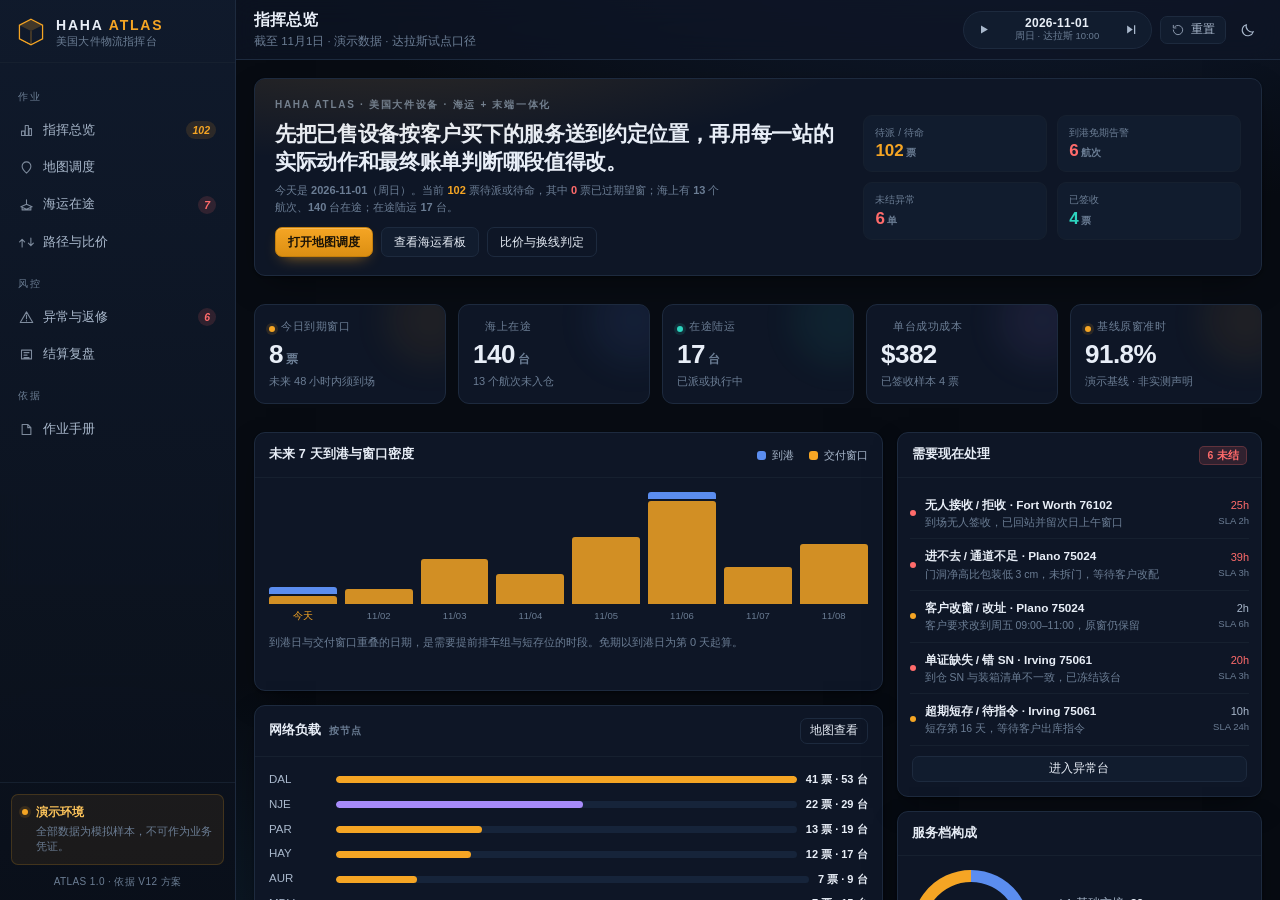
==== index.html @ 6304759e "feat: HAHA ATLAS logistics control tower (US map dispatch + ocean board)" ====
<!doctype html>
<html lang="zh-CN" data-theme="dark">
<head>
<meta charset="utf-8">
<meta name="viewport" content="width=device-width, initial-scale=1, viewport-fit=cover">
<meta name="color-scheme" content="dark light">
<meta name="theme-color" content="#070b12">
<meta name="description" content="HAHA ATLAS · 美国大件设备物流指挥台：地图调度、海运在途看板、路径比价、异常与结算。演示数据，非生产系统。">
<title>HAHA ATLAS · 美国大件物流指挥台</title>
<link rel="icon" href="./assets/img/favicon.svg" type="image/svg+xml">
<link rel="stylesheet" href="./assets/css/app.css">
</head>
<body>
<!-- ── boot veil ─────────────────────────────────────────────────────── -->
<div id="boot" class="boot" role="status" aria-live="polite">
  <div class="boot-mark">
    <svg viewBox="0 0 48 48" width="44" height="44" aria-hidden="true"><path d="M24 3.5 42.5 13v22L24 44.5 5.5 35V13Z" fill="none" stroke="currentColor" stroke-width="1.6"/><path d="M24 3.5 42.5 13 24 22.5 5.5 13Z" fill="currentColor" opacity=".18"/><path d="M24 22.5v22M5.5 13v22L24 44.5" fill="none" stroke="currentColor" stroke-width="1.2" opacity=".55"/></svg>
  </div>
  <div class="boot-txt"><b>HAHA ATLAS</b><span>正在装配路网与在途数据…</span></div>
</div>

<!-- ── shell ─────────────────────────────────────────────────────────── -->
<div class="app" id="app" hidden>
  <aside class="rail" id="rail" aria-label="主导航">
    <div class="rail-brand">
      <svg class="rail-logo" viewBox="0 0 48 48" aria-hidden="true"><path d="M24 3.5 42.5 13v22L24 44.5 5.5 35V13Z" fill="none" stroke="currentColor" stroke-width="2"/><path d="M24 3.5 42.5 13 24 22.5 5.5 13Z" fill="currentColor" opacity=".22"/><path d="M24 22.5v22M5.5 13v22L24 44.5" fill="none" stroke="currentColor" stroke-width="1.4" opacity=".5"/></svg>
      <div class="rail-brandtxt"><b>HAHA<span>ATLAS</span></b><i>美国大件物流指挥台</i></div>
    </div>
    <nav class="rail-nav" id="railNav"></nav>
    <div class="rail-foot">
      <div class="rail-note">
        <span class="dot dot--amber"></span>
        <div><b>演示环境</b><i>全部数据为模拟样本，不可作为业务凭证。</i></div>
      </div>
      <div class="rail-build" id="railBuild">ATLAS 1.0 · 依据 V12 方案</div>
    </div>
  </aside>

  <div class="main">
    <header class="topbar">
      <button class="icon-btn only-mobile" id="btnRail" aria-label="打开导航">
        <svg viewBox="0 0 24 24" width="18" height="18"><path d="M3 6h18M3 12h18M3 18h18" stroke="currentColor" stroke-width="1.8" fill="none" stroke-linecap="round"/></svg>
      </button>
      <div class="topbar-title">
        <h1 id="viewTitle">指挥总览</h1>
        <p id="viewSub">今日态势与网络负载</p>
      </div>
      <div class="topbar-actions">
        <div class="clock" title="推演时钟：所有时效、免期与窗口按此日期计算">
          <button class="icon-btn" id="btnPlay" aria-label="播放推演" aria-pressed="false">
            <svg viewBox="0 0 24 24" width="15" height="15" class="ico-play"><path d="M8 5.5v13l11-6.5Z" fill="currentColor"/></svg>
            <svg viewBox="0 0 24 24" width="15" height="15" class="ico-pause" hidden><path d="M7 5h4v14H7zM13 5h4v14h-4z" fill="currentColor"/></svg>
          </button>
          <div class="clock-face">
            <span id="clockDate">2026-11-01</span>
            <small id="clockDay">周日 · 达拉斯 10:00</small>
          </div>
          <button class="icon-btn" id="btnAdvance" aria-label="推进一天">
            <svg viewBox="0 0 24 24" width="15" height="15"><path d="M5 5.5v13l9-6.5Z" fill="currentColor"/><path d="M17 5v14" stroke="currentColor" stroke-width="2"/></svg>
          </button>
        </div>
        <button class="ghost-btn" id="btnReset" title="恢复初始演示数据">
          <svg viewBox="0 0 24 24" width="14" height="14"><path d="M4 12a8 8 0 1 0 2.6-5.9M4 4v4.5h4.5" fill="none" stroke="currentColor" stroke-width="1.7" stroke-linecap="round"/></svg>
          <span>重置</span>
        </button>
        <button class="icon-btn" id="btnTheme" aria-label="切换明暗主题">
          <svg viewBox="0 0 24 24" width="16" height="16" class="ico-moon"><path d="M20 14.5A8.5 8.5 0 0 1 9.5 4 8.5 8.5 0 1 0 20 14.5Z" fill="none" stroke="currentColor" stroke-width="1.6"/></svg>
          <svg viewBox="0 0 24 24" width="16" height="16" class="ico-sun" hidden><circle cx="12" cy="12" r="4.2" fill="none" stroke="currentColor" stroke-width="1.6"/><path d="M12 2.4v2.4M12 19.2v2.4M2.4 12h2.4M19.2 12h2.4M5.2 5.2l1.7 1.7M17.1 17.1l1.7 1.7M18.8 5.2l-1.7 1.7M6.9 17.1l-1.7 1.7" stroke="currentColor" stroke-width="1.6" stroke-linecap="round"/></svg>
        </button>
      </div>
    </header>

    <main class="stage" id="stage">
      <section class="view" data-view="overview" hidden></section>
      <section class="view view--flush" data-view="map" hidden></section>
      <section class="view view--flush" data-view="ocean" hidden></section>
      <section class="view" data-view="routing" hidden></section>
      <section class="view" data-view="ops" hidden></section>
      <section class="view" data-view="settlement" hidden></section>
      <section class="view" data-view="runbook" hidden></section>
    </main>
  </div>
</div>

<div id="drawer" class="drawer" hidden aria-hidden="true"></div>
<div id="toasts" class="toasts" role="status" aria-live="polite"></div>
<div id="tip" class="tip" hidden></div>

<noscript><div style="padding:48px;font:15px/1.7 system-ui;color:#ddd;background:#0b1220">
  本指挥台需要启用 JavaScript。请在浏览器设置中允许脚本后刷新页面。
</div></noscript>

<script src="./assets/geo/geo.js"></script>
<script src="./assets/js/core.js"></script>
<script src="./assets/js/data.js"></script>
<script src="./assets/js/charts.js"></script>
<script src="./assets/js/map.js"></script>
<script src="./assets/js/view-overview.js"></script>
<script src="./assets/js/view-map.js"></script>
<script src="./assets/js/view-ocean.js"></script>
<script src="./assets/js/view-routing.js"></script>
<script src="./assets/js/view-ops.js"></script>
<script src="./assets/js/view-settlement.js"></script>
<script src="./assets/js/view-runbook.js"></script>
<script src="./assets/js/app.js"></script>
</body>
</html>
---- assets/css/app.css ----
/* ==========================================================================
   HAHA ATLAS · 美国大件物流指挥台
   Design system + layout. Dark control-room default, light "day" variant.
   ========================================================================== */

/* ── tokens ─────────────────────────────────────────────────────────── */
:root{
  --bg:#070b12;
  --bg-grad:radial-gradient(1200px 620px at 78% -18%, #12203a 0%, transparent 62%),
            radial-gradient(900px 520px at 8% 108%, #0d1c2b 0%, transparent 58%);
  --panel:#0e1626;
  --panel-2:#111c2e;
  --panel-3:#16243a;
  --line:#1d2a3e;
  --line-soft:#16202f;
  --txt:#e8eef7;
  --txt-2:#a9b8cc;
  --txt-3:#6b7d94;
  --amber:#f5a524;
  --amber-2:#ffc65c;
  --amber-soft:rgba(245,165,36,.13);
  --teal:#2dd4bf;
  --teal-soft:rgba(45,212,191,.13);
  --blue:#5b8def;
  --blue-soft:rgba(91,141,239,.14);
  --violet:#a78bfa;
  --violet-soft:rgba(167,139,250,.14);
  --red:#ff6b6b;
  --red-soft:rgba(255,107,107,.14);
  --green:#34d399;
  --green-soft:rgba(52,211,153,.13);
  --shadow:0 1px 2px rgba(0,0,0,.35), 0 12px 32px -12px rgba(0,0,0,.55);
  --shadow-lg:0 24px 60px -24px rgba(0,0,0,.7);
  --r-s:7px; --r-m:11px; --r-l:16px;
  --rail-w:236px;
  --top-h:60px;
  --ease:cubic-bezier(.22,.75,.24,1);
  --mono:ui-monospace,"SFMono-Regular","JetBrains Mono",Menlo,Consolas,monospace;
  --sans:-apple-system,BlinkMacSystemFont,"Segoe UI","PingFang SC","Hiragino Sans GB","Microsoft YaHei","Noto Sans SC",sans-serif;
  color-scheme:dark;
}
html[data-theme="light"]{
  --bg:#eef2f7;
  --bg-grad:radial-gradient(1100px 560px at 82% -20%, #dbe7f6 0%, transparent 60%),
            radial-gradient(800px 480px at 0% 108%, #e6eef5 0%, transparent 55%);
  --panel:#ffffff;
  --panel-2:#f7f9fc;
  --panel-3:#eef3f9;
  --line:#d8e1ec;
  --line-soft:#e6ecf4;
  --txt:#0d1a2b;
  --txt-2:#42546c;
  --txt-3:#71839a;
  --amber:#b26a00;
  --amber-2:#8f5500;
  --amber-soft:rgba(178,106,0,.11);
  --teal:#0d8f83;
  --teal-soft:rgba(13,143,131,.11);
  --blue:#2f62c8;
  --blue-soft:rgba(47,98,200,.1);
  --violet:#7a5cd6;
  --violet-soft:rgba(122,92,214,.11);
  --red:#cf3b3b;
  --red-soft:rgba(207,59,59,.1);
  --green:#12805a;
  --green-soft:rgba(18,128,90,.1);
  --shadow:0 1px 2px rgba(16,32,52,.06), 0 10px 24px -14px rgba(16,32,52,.28);
  --shadow-lg:0 24px 56px -24px rgba(16,32,52,.35);
  color-scheme:light;
}

/* ── reset ──────────────────────────────────────────────────────────── */
*,*::before,*::after{box-sizing:border-box}
html,body{height:100%}
body{
  margin:0;font-family:var(--sans);font-size:13px;line-height:1.55;
  color:var(--txt);background:var(--bg);background-image:var(--bg-grad);
  background-attachment:fixed;
  -webkit-font-smoothing:antialiased;text-rendering:optimizeLegibility;
  overflow:hidden;
}
h1,h2,h3,h4,p,figure{margin:0}
button,input,select,textarea{font:inherit;color:inherit}
a{color:var(--blue);text-decoration:none}
a:hover{text-decoration:underline}
svg{display:block}
::selection{background:var(--amber-soft);color:var(--txt)}
:focus-visible{outline:2px solid var(--amber);outline-offset:2px;border-radius:4px}
.num{font-variant-numeric:tabular-nums;font-feature-settings:"tnum" 1}
.mono{font-family:var(--mono)}
button{cursor:pointer;background:none;border:0;padding:0}
[hidden]{display:none !important}

/* scrollbars */
*::-webkit-scrollbar{width:10px;height:10px}
*::-webkit-scrollbar-track{background:transparent}
*::-webkit-scrollbar-thumb{background:#25344b;border-radius:6px;border:3px solid transparent;background-clip:content-box}
*::-webkit-scrollbar-thumb:hover{background:#33465f;background-clip:content-box}
html[data-theme="light"] *::-webkit-scrollbar-thumb{background:#c6d2e1;background-clip:content-box}

/* ── boot ───────────────────────────────────────────────────────────── */
.boot{
  position:fixed;inset:0;z-index:90;display:grid;place-content:center;justify-items:center;gap:18px;
  background:var(--bg);color:var(--amber);transition:opacity .45s var(--ease),visibility .45s;
}
.boot.is-done{opacity:0;visibility:hidden;pointer-events:none}
.boot-mark{animation:breathe 2.4s var(--ease) infinite}
@keyframes breathe{0%,100%{opacity:.55;transform:translateY(0)}50%{opacity:1;transform:translateY(-3px)}}
.boot-txt{text-align:center;display:grid;gap:5px}
.boot-txt b{font-size:15px;letter-spacing:.22em;color:var(--txt)}
.boot-txt span{font-size:12px;color:var(--txt-3)}

/* ── shell ──────────────────────────────────────────────────────────── */
.app{display:grid;grid-template-columns:var(--rail-w) minmax(0,1fr);height:100vh;height:100dvh}

.rail{
  display:flex;flex-direction:column;min-height:0;
  border-right:1px solid var(--line);
  background:linear-gradient(180deg,rgba(17,28,46,.92),rgba(10,16,26,.96));
  backdrop-filter:blur(10px);
}
html[data-theme="light"] .rail{background:linear-gradient(180deg,#fff,#f6f9fc)}
.rail-brand{display:flex;align-items:center;gap:10px;padding:17px 16px 15px;border-bottom:1px solid var(--line-soft)}
.rail-logo{width:30px;height:30px;color:var(--amber);flex:none}
.rail-brandtxt{display:grid;line-height:1.15;min-width:0}
.rail-brandtxt b{font-size:14px;letter-spacing:.13em;font-weight:800}
.rail-brandtxt b span{color:var(--amber);margin-left:5px}
.rail-brandtxt i{font-size:10.5px;font-style:normal;color:var(--txt-3);letter-spacing:.02em;margin-top:2px;white-space:nowrap}

.rail-nav{flex:1;overflow-y:auto;padding:12px 9px;display:flex;flex-direction:column;gap:2px}
.rail-sec{font-size:10px;letter-spacing:.16em;color:var(--txt-3);padding:14px 9px 6px;text-transform:uppercase}
.nav-item{
  display:flex;align-items:center;gap:9px;padding:8px 10px;border-radius:var(--r-s);
  color:var(--txt-2);font-size:12.5px;font-weight:500;position:relative;
  transition:background .16s var(--ease),color .16s var(--ease);
}
.nav-item svg{width:15px;height:15px;flex:none;opacity:.72;transition:opacity .16s}
.nav-item:hover{background:var(--panel-3);color:var(--txt);text-decoration:none}
.nav-item:hover svg{opacity:1}
.nav-item.is-on{background:var(--amber-soft);color:var(--amber)}
.nav-item.is-on svg{opacity:1}
.nav-item.is-on::before{content:"";position:absolute;left:-9px;top:50%;transform:translateY(-50%);width:2px;height:16px;border-radius:2px;background:var(--amber)}
.nav-item .nav-badge{margin-left:auto;font-size:10.5px;font-weight:700;padding:1px 6px;border-radius:99px;background:var(--red-soft);color:var(--red);font-variant-numeric:tabular-nums}
.nav-item .nav-badge[data-tone="amber"]{background:var(--amber-soft);color:var(--amber)}
.nav-item .nav-badge[data-tone="blue"]{background:var(--blue-soft);color:var(--blue)}

.rail-foot{padding:11px;border-top:1px solid var(--line-soft);display:grid;gap:9px}
.rail-note{display:flex;gap:8px;padding:9px 10px;border-radius:var(--r-s);background:rgba(245,165,36,.07);border:1px solid rgba(245,165,36,.18)}
.rail-note b{display:block;font-size:11.5px;color:var(--amber-2)}
.rail-note i{display:block;font-size:10.5px;font-style:normal;color:var(--txt-3);line-height:1.45;margin-top:2px}
.rail-build{font-size:10px;color:var(--txt-3);text-align:center;letter-spacing:.04em}
.dot{width:6px;height:6px;border-radius:50%;flex:none;margin-top:5px}
.dot--amber{background:var(--amber);box-shadow:0 0 0 3px var(--amber-soft)}
.dot--red{background:var(--red);box-shadow:0 0 0 3px var(--red-soft)}
.dot--green{background:var(--green);box-shadow:0 0 0 3px var(--green-soft)}
.dot--teal{background:var(--teal);box-shadow:0 0 0 3px var(--teal-soft)}

.main{display:flex;flex-direction:column;min-width:0;min-height:0}
.topbar{
  height:var(--top-h);flex:none;display:flex;align-items:center;gap:14px;padding:0 18px;
  border-bottom:1px solid var(--line);
  background:color-mix(in srgb, var(--panel) 72%, transparent);
  backdrop-filter:blur(14px);z-index:20;
}
.topbar-title{min-width:0;flex:1}
.topbar-title h1{font-size:15.5px;font-weight:680;letter-spacing:-.01em;white-space:nowrap;overflow:hidden;text-overflow:ellipsis}
.topbar-title p{font-size:11.5px;color:var(--txt-3);margin-top:1px;white-space:nowrap;overflow:hidden;text-overflow:ellipsis}
.topbar-actions{display:flex;align-items:center;gap:8px;flex:none}

.clock{
  display:flex;align-items:center;gap:8px;padding:4px 6px 4px 5px;border-radius:99px;
  border:1px solid var(--line);background:var(--panel-2);
}
.clock-face{display:grid;line-height:1.15;text-align:center;min-width:104px}
.clock-face span{font-size:12px;font-weight:650;font-variant-numeric:tabular-nums;letter-spacing:.02em}
.clock-face small{font-size:9.5px;color:var(--txt-3);font-variant-numeric:tabular-nums}

.icon-btn{
  display:grid;place-items:center;width:28px;height:28px;border-radius:var(--r-s);
  color:var(--txt-2);border:1px solid transparent;transition:.16s var(--ease);
}
.icon-btn:hover{background:var(--panel-3);color:var(--txt);border-color:var(--line)}
.ghost-btn{
  display:inline-flex;align-items:center;gap:6px;height:28px;padding:0 10px;border-radius:var(--r-s);
  border:1px solid var(--line);background:var(--panel-2);color:var(--txt-2);font-size:11.5px;font-weight:550;
  transition:.16s var(--ease);
}
.ghost-btn:hover{color:var(--txt);border-color:var(--txt-3)}
.ghost-btn svg{opacity:.8}

.stage{position:relative;flex:1;min-height:0}
.view{position:absolute;inset:0;overflow-y:auto;overflow-x:hidden;padding:18px 18px 40px;animation:viewIn .32s var(--ease) both}
.view--flush{padding:0;overflow:hidden}
@keyframes viewIn{from{opacity:0;transform:translateY(7px)}to{opacity:1;transform:none}}
.wrap{max-width:1560px;margin:0 auto;display:grid;gap:14px}

/* ── primitives ─────────────────────────────────────────────────────── */
.card{
  background:var(--panel);border:1px solid var(--line);border-radius:var(--r-m);
  box-shadow:var(--shadow);min-width:0;
}
.card-h{display:flex;align-items:center;gap:10px;padding:12px 14px;border-bottom:1px solid var(--line-soft)}
.card-h h3{font-size:12.5px;font-weight:650;letter-spacing:.01em;display:flex;align-items:center;gap:7px;min-width:0}
.card-h h3 .k{font-size:10px;font-weight:700;letter-spacing:.1em;color:var(--txt-3);text-transform:uppercase}
.card-h .sp{flex:1}
.card-b{padding:14px}
.card-b--tight{padding:10px 12px}
.card-b--flush{padding:0}

.eyebrow{font-size:10px;letter-spacing:.17em;text-transform:uppercase;color:var(--txt-3);font-weight:650}
.muted{color:var(--txt-3)}
.sub{color:var(--txt-2)}
.hint{font-size:11px;color:var(--txt-3);line-height:1.55}

.tag{
  display:inline-flex;align-items:center;gap:4px;height:19px;padding:0 7px;border-radius:5px;
  font-size:10.5px;font-weight:600;letter-spacing:.02em;white-space:nowrap;
  border:1px solid transparent;font-variant-numeric:tabular-nums;
}
.tag--amber{background:var(--amber-soft);color:var(--amber);border-color:rgba(245,165,36,.24)}
.tag--teal{background:var(--teal-soft);color:var(--teal);border-color:rgba(45,212,191,.24)}
.tag--blue{background:var(--blue-soft);color:var(--blue);border-color:rgba(91,141,239,.24)}
.tag--violet{background:var(--violet-soft);color:var(--violet);border-color:rgba(167,139,250,.24)}
.tag--red{background:var(--red-soft);color:var(--red);border-color:rgba(255,107,107,.24)}
.tag--green{background:var(--green-soft);color:var(--green);border-color:rgba(52,211,153,.24)}
.tag--plain{background:var(--panel-3);color:var(--txt-2);border-color:var(--line)}

.pill{display:inline-flex;align-items:center;gap:5px;height:24px;padding:0 9px;border-radius:99px;border:1px solid var(--line);background:var(--panel-2);font-size:11px;color:var(--txt-2);transition:.15s var(--ease);white-space:nowrap}
.pill:hover{border-color:var(--txt-3);color:var(--txt)}
.pill.is-on{background:var(--amber-soft);border-color:rgba(245,165,36,.4);color:var(--amber)}
.pill .n{font-size:10px;font-variant-numeric:tabular-nums;opacity:.75}

.btn{
  display:inline-flex;align-items:center;justify-content:center;gap:6px;height:30px;padding:0 12px;
  border-radius:var(--r-s);border:1px solid var(--line);background:var(--panel-2);color:var(--txt);
  font-size:12px;font-weight:560;transition:.16s var(--ease);white-space:nowrap;
}
.btn:hover{border-color:var(--txt-3)}
.btn:active{transform:translateY(1px)}
.btn--prime{background:linear-gradient(180deg,var(--amber),#dc8f12);color:#1a1206;border-color:#c47f0c;font-weight:680;box-shadow:0 1px 0 rgba(255,255,255,.22) inset,0 6px 16px -8px rgba(245,165,36,.8)}
.btn--prime:hover{filter:brightness(1.06)}
.btn--prime:disabled{opacity:.45;filter:grayscale(.4);cursor:not-allowed}
.btn--ghost{background:transparent}
.btn--sm{height:26px;padding:0 9px;font-size:11.5px}
.btn--danger{color:var(--red);border-color:rgba(255,107,107,.34)}
.btn--danger:hover{background:var(--red-soft)}
.btn[aria-pressed="true"]{background:var(--amber-soft);border-color:rgba(245,165,36,.4);color:var(--amber)}

.seg{display:inline-flex;padding:2px;border-radius:8px;background:var(--panel-3);border:1px solid var(--line);gap:2px}
.seg button{padding:4px 10px;border-radius:6px;font-size:11.5px;color:var(--txt-2);font-weight:550;transition:.14s}
.seg button:hover{color:var(--txt)}
.seg button[aria-pressed="true"]{background:var(--panel);color:var(--txt);box-shadow:0 1px 3px rgba(0,0,0,.3)}
html[data-theme="light"] .seg button[aria-pressed="true"]{box-shadow:0 1px 3px rgba(16,32,52,.14)}

.input,.select{
  height:30px;padding:0 10px;border-radius:var(--r-s);border:1px solid var(--line);
  background:var(--panel-2);font-size:12px;color:var(--txt);min-width:0;transition:.15s;
}
.input::placeholder{color:var(--txt-3)}
.input:focus,.select:focus{border-color:var(--amber);outline:none;box-shadow:0 0 0 3px var(--amber-soft)}
.select{appearance:none;padding-right:26px;background-image:linear-gradient(45deg,transparent 50%,var(--txt-3) 50%),linear-gradient(135deg,var(--txt-3) 50%,transparent 50%);background-position:calc(100% - 14px) 13px,calc(100% - 10px) 13px;background-size:4px 4px,4px 4px;background-repeat:no-repeat}
.search{
  position:relative;display:flex;align-items:center;
}
.search svg{position:absolute;left:9px;color:var(--txt-3);pointer-events:none}
.search .input{padding-left:29px;width:100%}

.kv{display:grid;grid-template-columns:auto 1fr;gap:5px 14px;font-size:11.5px}
.kv dt{color:var(--txt-3);white-space:nowrap}
.kv dd{margin:0;color:var(--txt);text-align:right;font-variant-numeric:tabular-nums}

.divide{height:1px;background:var(--line-soft);margin:12px 0}

/* ── tables ─────────────────────────────────────────────────────────── */
.tbl-wrap{overflow:auto;border-radius:0 0 var(--r-m) var(--r-m)}
table.tbl{width:100%;border-collapse:separate;border-spacing:0;font-size:11.8px}
table.tbl th{
  position:sticky;top:0;z-index:2;text-align:left;font-size:10px;font-weight:650;letter-spacing:.1em;
  text-transform:uppercase;color:var(--txt-3);padding:8px 11px;background:var(--panel-2);
  border-bottom:1px solid var(--line);white-space:nowrap;
}
table.tbl td{padding:8px 11px;border-bottom:1px solid var(--line-soft);vertical-align:middle}
table.tbl tbody tr{transition:background .13s}
table.tbl tbody tr:hover{background:var(--panel-2)}
table.tbl tbody tr.is-sel{background:var(--amber-soft)}
table.tbl tbody tr:last-child td{border-bottom:0}
table.tbl td.r,table.tbl th.r{text-align:right}
table.tbl td.c,table.tbl th.c{text-align:center}
table.tbl .num{font-variant-numeric:tabular-nums}
table.tbl tfoot td{padding:9px 11px;border-top:1px solid var(--line);background:var(--panel-2);font-weight:650;font-size:12px}

/* ── stats ──────────────────────────────────────────────────────────── */
.stat-grid{display:grid;grid-template-columns:repeat(auto-fit,minmax(168px,1fr));gap:12px}
.stat{
  position:relative;padding:13px 14px;border-radius:var(--r-m);background:var(--panel);
  border:1px solid var(--line);overflow:hidden;
}
.stat::after{content:"";position:absolute;right:-30px;top:-30px;width:90px;height:90px;border-radius:50%;background:var(--accent,var(--amber-soft));filter:blur(18px);opacity:.55}
.stat .lab{font-size:10.5px;color:var(--txt-3);letter-spacing:.05em;display:flex;align-items:center;gap:6px}
.stat .val{font-size:26px;font-weight:700;letter-spacing:-.02em;line-height:1.15;margin-top:5px;font-variant-numeric:tabular-nums}
.stat .val small{font-size:12px;font-weight:600;color:var(--txt-3);margin-left:3px}
.stat .meta{display:flex;align-items:center;gap:6px;margin-top:4px;font-size:11px;color:var(--txt-3)}
.delta{display:inline-flex;align-items:center;gap:3px;font-weight:650;font-size:11px;font-variant-numeric:tabular-nums}
.delta--up{color:var(--green)}
.delta--down{color:var(--red)}
.delta--flat{color:var(--txt-3)}

/* ── layout helpers ─────────────────────────────────────────────────── */
.grid{display:grid;gap:14px}
.g-2{grid-template-columns:repeat(2,minmax(0,1fr))}
.g-3{grid-template-columns:repeat(3,minmax(0,1fr))}
.g-4{grid-template-columns:repeat(4,minmax(0,1fr))}
.g-23{grid-template-columns:minmax(0,1.72fr) minmax(0,1fr)}
.g-32{grid-template-columns:minmax(0,1fr) minmax(0,1.6fr)}
.row{display:flex;align-items:center;gap:8px;flex-wrap:wrap}
.row--tight{gap:5px}
.sp{flex:1}
.stack{display:grid;gap:10px}

/* ── map shell ──────────────────────────────────────────────────────── */
.map-shell{position:absolute;inset:0;display:grid;grid-template-columns:minmax(0,1fr) 372px;overflow:hidden}
.map-stage{position:relative;min-width:0;background:linear-gradient(180deg,#060a11,#0a1220 60%,#070d16)}
html[data-theme="light"] .map-stage{background:linear-gradient(180deg,#f3f7fc,#e9f0f8)}
.map-svg{position:absolute;inset:0;width:100%;height:100%;display:block;touch-action:none;cursor:grab}
.map-svg.is-panning{cursor:grabbing}
.map-overlay{position:absolute;inset:0;pointer-events:none}
.map-overlay > *{pointer-events:auto}

.map-top{position:absolute;top:12px;left:12px;right:12px;display:flex;flex-direction:column;align-items:flex-start;gap:8px}
.map-top > *{max-width:100%}
.map-panel{
  background:color-mix(in srgb, var(--panel) 92%, transparent);border:1px solid var(--line);
  border-radius:var(--r-m);box-shadow:var(--shadow-lg);backdrop-filter:blur(12px);max-width:100%;
}
.map-filters{padding:7px;display:flex;gap:5px;align-items:center;flex-wrap:wrap;max-width:100%}
.map-legend{
  position:absolute;left:12px;bottom:12px;padding:9px 11px;display:grid;gap:6px;font-size:10.5px;color:var(--txt-2)
}
.map-legend .li{display:flex;align-items:center;gap:7px}
.map-legend .sw{width:9px;height:9px;border-radius:3px;flex:none}
.map-zoom{position:absolute;right:12px;bottom:12px;display:grid;gap:1px;padding:3px}
.map-zoom button{width:30px;height:28px;display:grid;place-items:center;border-radius:5px;color:var(--txt-2);font-size:15px;font-weight:600}
.map-zoom button:hover{background:var(--panel-3);color:var(--txt)}
.map-hint{
  position:absolute;left:50%;bottom:12px;transform:translateX(-50%);font-size:10.5px;color:var(--txt-3);
  background:color-mix(in srgb,var(--panel) 88%,transparent);border:1px solid var(--line-soft);
  padding:4px 10px;border-radius:99px;backdrop-filter:blur(8px);pointer-events:none;white-space:nowrap;
}
.map-scale{position:absolute;right:12px;bottom:96px;font-size:10px;color:var(--txt-3);text-align:center;pointer-events:none}
.map-scale .bar{height:3px;border:1px solid currentColor;border-top:0;margin-top:2px}

/* side dock inside map view */
.dock{
  border-left:1px solid var(--line);background:var(--panel);display:flex;flex-direction:column;min-height:0;
}
.dock-h{padding:11px 13px;border-bottom:1px solid var(--line);display:flex;align-items:center;gap:9px}
.dock-h h2{font-size:13px;font-weight:650}
.dock-tabs{display:flex;gap:2px;padding:7px 9px;border-bottom:1px solid var(--line-soft)}
.dock-tabs button{flex:1;padding:5px 6px;border-radius:6px;font-size:11.5px;color:var(--txt-3);font-weight:550}
.dock-tabs button[aria-pressed="true"]{background:var(--panel-3);color:var(--txt)}
.dock-b{flex:1;overflow-y:auto;padding:11px 13px 20px;display:grid;gap:11px;align-content:start}
.dock-f{padding:9px 13px;border-top:1px solid var(--line);display:flex;gap:7px}

/* ── ocean board ────────────────────────────────────────────────────── */
.ocean-shell{position:absolute;inset:0;display:flex;flex-direction:column;overflow:hidden}
.ocean-bar{flex:none;display:flex;align-items:center;gap:10px;padding:10px 14px;border-bottom:1px solid var(--line);flex-wrap:wrap;background:var(--panel)}
.ocean-kpis{flex:none;display:grid;grid-template-columns:repeat(5,minmax(0,1fr));gap:9px;padding:11px 14px 0}
.ocean-kpi{padding:9px 11px;border-radius:var(--r-s);background:var(--panel-2);border:1px solid var(--line-soft)}
.ocean-kpi .lab{font-size:10px;color:var(--txt-3);letter-spacing:.04em}
.ocean-kpi .v{font-size:18px;font-weight:700;letter-spacing:-.02em;font-variant-numeric:tabular-nums;line-height:1.3}
.ocean-kpi .v small{font-size:10.5px;color:var(--txt-3);font-weight:600;margin-left:2px}

.kanban{flex:1;min-height:0;display:grid;grid-template-columns:repeat(5,minmax(212px,1fr));gap:10px;padding:11px 14px 14px;overflow-x:auto}
.kcol{
  display:flex;flex-direction:column;min-height:0;border-radius:var(--r-m);
  background:var(--panel-2);border:1px solid var(--line-soft);
}
.kcol.is-over{border-color:var(--amber);background:var(--amber-soft)}
.kcol-h{padding:9px 10px 8px;display:flex;align-items:center;gap:7px;border-bottom:1px solid var(--line-soft);position:sticky;top:0;background:var(--panel-2);border-radius:var(--r-m) var(--r-m) 0 0;z-index:1}
.kcol-h b{font-size:11.5px;font-weight:650;letter-spacing:.01em}
.kcol-h .cnt{margin-left:auto;font-size:10.5px;color:var(--txt-3);font-variant-numeric:tabular-nums;background:var(--panel-3);padding:1px 6px;border-radius:99px}
.kcol-h .bar{position:absolute;left:0;top:0;height:2px;border-radius:2px 0 0 0;background:var(--accent,var(--txt-3))}
.kcol-b{flex:1;overflow-y:auto;padding:8px;display:grid;gap:8px;align-content:start;min-height:56px}

.kcard{
  border-radius:9px;background:var(--panel);border:1px solid var(--line);
  padding:9px 10px;display:grid;gap:6px;cursor:grab;position:relative;
  transition:transform .14s var(--ease),border-color .14s,box-shadow .14s;
}
.kcard:hover{border-color:var(--txt-3);transform:translateY(-1px);box-shadow:var(--shadow)}
.kcard.is-drag{opacity:.45}
.kcard.is-sel{border-color:var(--amber);box-shadow:0 0 0 1px var(--amber) inset}
.kcard-top{display:flex;align-items:center;gap:6px}
.kcard-id{font-family:var(--mono);font-size:10.5px;letter-spacing:-.02em;color:var(--txt-2)}
.kcard-top .sp{flex:1}
.kcard-route{display:flex;align-items:center;gap:5px;font-size:11px;color:var(--txt);font-weight:560}
.kcard-route .arrow{color:var(--txt-3);font-size:10px}
.kcard-route .port{background:var(--panel-3);padding:1px 5px;border-radius:4px;font-family:var(--mono);font-size:10px;letter-spacing:.02em}
.kcard-meta{display:flex;align-items:center;gap:8px;font-size:10.5px;color:var(--txt-3);flex-wrap:wrap}
.kcard-meta b{color:var(--txt-2);font-weight:600;font-variant-numeric:tabular-nums}
.docbar{display:flex;gap:2px;margin-top:1px}
.docbar i{height:3px;flex:1;border-radius:2px;background:var(--panel-3)}
.docbar i.on{background:var(--teal)}
.docbar i.miss{background:var(--red);opacity:.8}
.kcard-warn{
  display:flex;align-items:center;gap:5px;font-size:10px;font-weight:600;color:var(--amber);
  background:var(--amber-soft);border-radius:4px;padding:2px 6px;width:max-content;
}
.kcard-warn.crit{color:var(--red);background:var(--red-soft)}
.kempty{padding:16px 8px;text-align:center;font-size:10.5px;color:var(--txt-3);border:1px dashed var(--line);border-radius:8px}

/* arrival gantt */
.gantt{display:grid;gap:2px;font-size:10.5px}
.gantt-row{display:grid;grid-template-columns:112px 1fr;align-items:center;gap:8px}
.gantt-track{position:relative;height:17px;background:var(--panel-2);border-radius:4px;overflow:hidden}
.gantt-bar{position:absolute;top:3px;height:11px;border-radius:3px;background:var(--blue);opacity:.85}
.gantt-bar.warn{background:var(--amber)}
.gantt-bar.crit{background:var(--red)}
.gantt-axis{display:grid;grid-template-columns:112px 1fr;gap:8px}
.gantt-ticks{position:relative;height:15px;font-size:9.5px;color:var(--txt-3)}
.gantt-ticks span{position:absolute;transform:translateX(-50%);white-space:nowrap}
.gantt-now{position:absolute;top:0;bottom:0;width:1px;background:var(--amber);opacity:.75;z-index:2}

/* ── drawer / detail ────────────────────────────────────────────────── */
.drawer{
  position:fixed;top:0;right:0;bottom:0;width:min(468px,94vw);z-index:60;
  background:var(--panel);border-left:1px solid var(--line);box-shadow:var(--shadow-lg);
  display:flex;flex-direction:column;transform:translateX(100%);transition:transform .3s var(--ease);
}
.drawer.is-open{transform:none}
.drawer::before{content:"";position:fixed;inset:0;right:min(468px,94vw);background:rgba(0,0,0,.42);opacity:0;transition:opacity .3s;pointer-events:none}
.drawer.is-open::before{opacity:1;pointer-events:auto}
.drawer-h{padding:13px 15px;border-bottom:1px solid var(--line);display:flex;align-items:flex-start;gap:10px}
.drawer-h h2{font-size:14px;font-weight:680;letter-spacing:-.01em}
.drawer-h p{font-size:11px;color:var(--txt-3);margin-top:2px}
.drawer-b{flex:1;overflow-y:auto;padding:14px 15px 24px;display:grid;gap:14px}
.drawer-f{padding:10px 15px;border-top:1px solid var(--line);display:flex;gap:8px;background:var(--panel-2)}
.sec-t{font-size:10px;letter-spacing:.13em;text-transform:uppercase;color:var(--txt-3);font-weight:650;margin-bottom:7px;display:flex;align-items:center;gap:6px}
.sec-t .sp{flex:1}

/* timeline */
.tl{display:grid;gap:0;position:relative;padding-left:15px}
.tl::before{content:"";position:absolute;left:5px;top:6px;bottom:8px;width:1px;background:var(--line)}
.tl-i{position:relative;padding:0 0 13px 0}
.tl-i:last-child{padding-bottom:0}
.tl-i::before{content:"";position:absolute;left:-13px;top:4px;width:7px;height:7px;border-radius:50%;background:var(--panel);border:1.5px solid var(--line)}
.tl-i.done::before{background:var(--teal);border-color:var(--teal)}
.tl-i.now::before{background:var(--amber);border-color:var(--amber);box-shadow:0 0 0 3px var(--amber-soft)}
.tl-i .t{display:flex;align-items:baseline;gap:7px;font-size:11.5px}
.tl-i .t b{font-weight:620}
.tl-i .t .d{margin-left:auto;font-size:10.5px;color:var(--txt-3);font-variant-numeric:tabular-nums}
.tl-i .d2{font-size:11px;color:var(--txt-3);margin-top:2px;line-height:1.5}

/* checklist */
.chk{display:grid;gap:5px}
.chk-i{display:flex;align-items:center;gap:8px;padding:6px 8px;border-radius:6px;background:var(--panel-2);border:1px solid var(--line-soft);font-size:11.5px}
.chk-i .bx{width:14px;height:14px;border-radius:4px;border:1.5px solid var(--line);display:grid;place-items:center;flex:none;font-size:9px;color:transparent}
.chk-i.on .bx{background:var(--teal);border-color:var(--teal);color:#04231f}
.chk-i.miss{border-color:rgba(255,107,107,.3);background:var(--red-soft)}
.chk-i.miss .bx{border-color:var(--red)}
.chk-i .lbl{flex:1;min-width:0;overflow:hidden;text-overflow:ellipsis;white-space:nowrap}
.chk-i .dt{font-size:10px;color:var(--txt-3);font-variant-numeric:tabular-nums}

/* ── misc ───────────────────────────────────────────────────────────── */
.toasts{position:fixed;left:50%;bottom:22px;transform:translateX(-50%);z-index:80;display:grid;gap:8px;justify-items:center;pointer-events:none}
.toast{
  display:flex;align-items:center;gap:9px;padding:8px 14px;border-radius:99px;
  background:var(--panel-3);border:1px solid var(--line);box-shadow:var(--shadow-lg);
  font-size:12px;font-weight:550;animation:toastIn .3s var(--ease) both;max-width:min(560px,92vw);
}
.toast.out{animation:toastOut .3s var(--ease) forwards}
.toast .dot{width:6px;height:6px;margin-top:0}
@keyframes toastIn{from{opacity:0;transform:translateY(12px) scale(.97)}to{opacity:1;transform:none}}
@keyframes toastOut{to{opacity:0;transform:translateY(8px) scale(.98)}}

.tip{
  position:fixed;z-index:75;pointer-events:none;padding:6px 9px;border-radius:6px;
  background:var(--panel-3);border:1px solid var(--line);box-shadow:var(--shadow);
  font-size:11px;color:var(--txt);max-width:260px;line-height:1.45;
}
.tip b{color:var(--amber)}

.progress{height:4px;border-radius:99px;background:var(--panel-3);overflow:hidden}
.progress i{display:block;height:100%;border-radius:99px;background:linear-gradient(90deg,var(--teal),#7ee8d8)}

.legend-row{display:flex;align-items:center;gap:6px;font-size:11px;color:var(--txt-2)}
.sw{width:9px;height:9px;border-radius:3px;flex:none}

.empty{
  display:grid;place-items:center;gap:7px;padding:30px 14px;text-align:center;
  color:var(--txt-3);font-size:12px;border:1px dashed var(--line);border-radius:var(--r-m);
}
.empty b{color:var(--txt-2);font-size:12.5px}

/* map svg element styles */
.map-stage::before{
  content:"";position:absolute;inset:0;pointer-events:none;
  background:radial-gradient(720px 460px at 46% 48%, rgba(52,120,180,.13), transparent 68%),
             radial-gradient(420px 300px at 82% 78%, rgba(245,165,36,.06), transparent 70%);
}
html[data-theme="light"] .map-stage::before{
  background:radial-gradient(720px 460px at 46% 48%, rgba(91,141,239,.10), transparent 68%);
}
.mp-land{fill:#111f33;stroke:#2a435f;stroke-width:.8;vector-effect:non-scaling-stroke;transition:fill .2s}
html[data-theme="light"] .mp-land{fill:#fbfcfe;stroke:#b9cade}
.mp-state-label{fill:#4c6480;font-size:5.6px;font-weight:600;letter-spacing:.06em;pointer-events:none;text-anchor:middle}
html[data-theme="light"] .mp-state-label{fill:#8fa3ba}
.mp-road{fill:none;stroke-linecap:round;stroke-linejoin:round}
.mp-road--other{stroke:#1c2f47;stroke-width:.5}
.mp-road--us{stroke:#26405e;stroke-width:.7}
.mp-road--inter{stroke:#32547c;stroke-width:1.15}
html[data-theme="light"] .mp-road--other{stroke:#e4ebf4}
html[data-theme="light"] .mp-road--us{stroke:#cfdcea}
html[data-theme="light"] .mp-road--inter{stroke:#adc1d6}
.mp-lane{fill:none;stroke:#2dd4bf;stroke-width:1.1;stroke-dasharray:5 5;opacity:.5;animation:dashMove 26s linear infinite}
@keyframes dashMove{to{stroke-dashoffset:-160}}
.mp-lane-glow{fill:none;stroke:#2dd4bf;stroke-width:4;opacity:.08}
.mp-route{fill:none;stroke:#f5a524;stroke-width:1.8;stroke-linecap:round;stroke-linejoin:round}
.mp-route-halo{fill:none;stroke:#f5a524;stroke-width:6;opacity:.14;stroke-linecap:round}
.mp-node{cursor:pointer}
.mp-node .ring{fill:none;stroke-width:1.2;opacity:.45}
.mp-node .core{stroke:#070b12;stroke-width:1.2}
.mp-node:hover .core{filter:brightness(1.25)}
.mp-pin{cursor:pointer;transition:transform .16s var(--ease)}
.mp-pin circle.hit{fill:transparent}
.mp-pin.is-sel .dot{stroke:#fff;stroke-width:1.6}
.mp-pin:hover .dot{stroke:#fff;stroke-width:1.2}
.mp-pin .lbl{font-size:6.4px;font-weight:600;fill:var(--txt-2);pointer-events:none;text-anchor:middle}
.mp-ringzone{fill:var(--teal);fill-opacity:.055;stroke:var(--teal);stroke-opacity:.22;stroke-width:.7;stroke-dasharray:3 3;pointer-events:none}
.mp-cover{fill:none;stroke:#5b8def;stroke-width:.8;stroke-dasharray:2 4;opacity:.35;pointer-events:none}
.mp-truck{filter:drop-shadow(0 0 4px rgba(245,165,36,.8))}
.mp-grat{fill:none;stroke:#ffffff;stroke-opacity:.028;stroke-width:.5;pointer-events:none}
html[data-theme="light"] .mp-grat{stroke:#0d1a2b;stroke-opacity:.05}

/* ── responsive ─────────────────────────────────────────────────────── */
.only-mobile{display:none}
@media (max-width:1180px){
  :root{--rail-w:64px}
  .rail-brandtxt,.rail-sec,.nav-item span,.rail-note,.rail-build{display:none}
  .rail-brand{justify-content:center;padding:16px 8px}
  .nav-item{justify-content:center;padding:10px 0}
  .nav-item .nav-badge{position:absolute;top:5px;right:6px;padding:0 4px;font-size:9px}
  .map-shell{grid-template-columns:minmax(0,1fr) 330px}
  .ocean-kpis{grid-template-columns:repeat(3,minmax(0,1fr))}
  .g-4{grid-template-columns:repeat(2,minmax(0,1fr))}
}
@media (max-width:900px){
  .only-mobile{display:grid}
  :root{--rail-w:0px}
  .app{grid-template-columns:1fr}
  .rail{position:fixed;inset:0 auto 0 0;width:238px;z-index:70;transform:translateX(-100%);transition:transform .3s var(--ease)}
  .rail.is-open{transform:none}
  .rail-brandtxt,.rail-sec,.nav-item span,.rail-note,.rail-build{display:block}
  .nav-item{justify-content:flex-start;padding:8px 10px}
  .rail-brand{justify-content:flex-start;padding:17px 16px 15px}
  .map-shell{grid-template-columns:1fr;grid-template-rows:minmax(280px,1fr) minmax(0,auto)}
  .dock{max-height:50vh;border-left:0;border-top:1px solid var(--line);min-width:0}
  .map-legend{display:none}
  .map-hint{display:none}
  .g-2,.g-3,.g-23,.g-32,.g-4{grid-template-columns:1fr}
  .ocean-kpis{grid-template-columns:repeat(2,minmax(0,1fr))}
  .kanban{grid-template-columns:repeat(5,minmax(78vw,1fr))}
  .view{padding:12px 12px 30px}
  .clock-face{min-width:88px}
  .ghost-btn span{display:none}
  .topbar{padding:0 12px;gap:8px}
}
@media (max-width:560px){
  .stat-grid{grid-template-columns:repeat(2,minmax(0,1fr))}
  .stat .val{font-size:21px}
  .map-top{top:8px;left:8px;right:8px}
  .clock{display:none}
  .map-zoom{bottom:8px;right:8px}
  .ocean-bar .search{width:100% !important;margin-left:0}
}

/* ── print ──────────────────────────────────────────────────────────── */
@media print{
  body{overflow:visible;background:#fff;color:#000}
  .rail,.topbar,.map-zoom,.map-top,.toasts,.dock-f{display:none !important}
  .app{display:block;height:auto}
  .view{position:static;overflow:visible;padding:0}
  .card{box-shadow:none;break-inside:avoid}
  @page{size:A4 landscape;margin:10mm}
}
@media (prefers-reduced-motion:reduce){
  *,*::before,*::after{animation-duration:.001ms !important;animation-iteration-count:1 !important;transition-duration:.001ms !important}
}
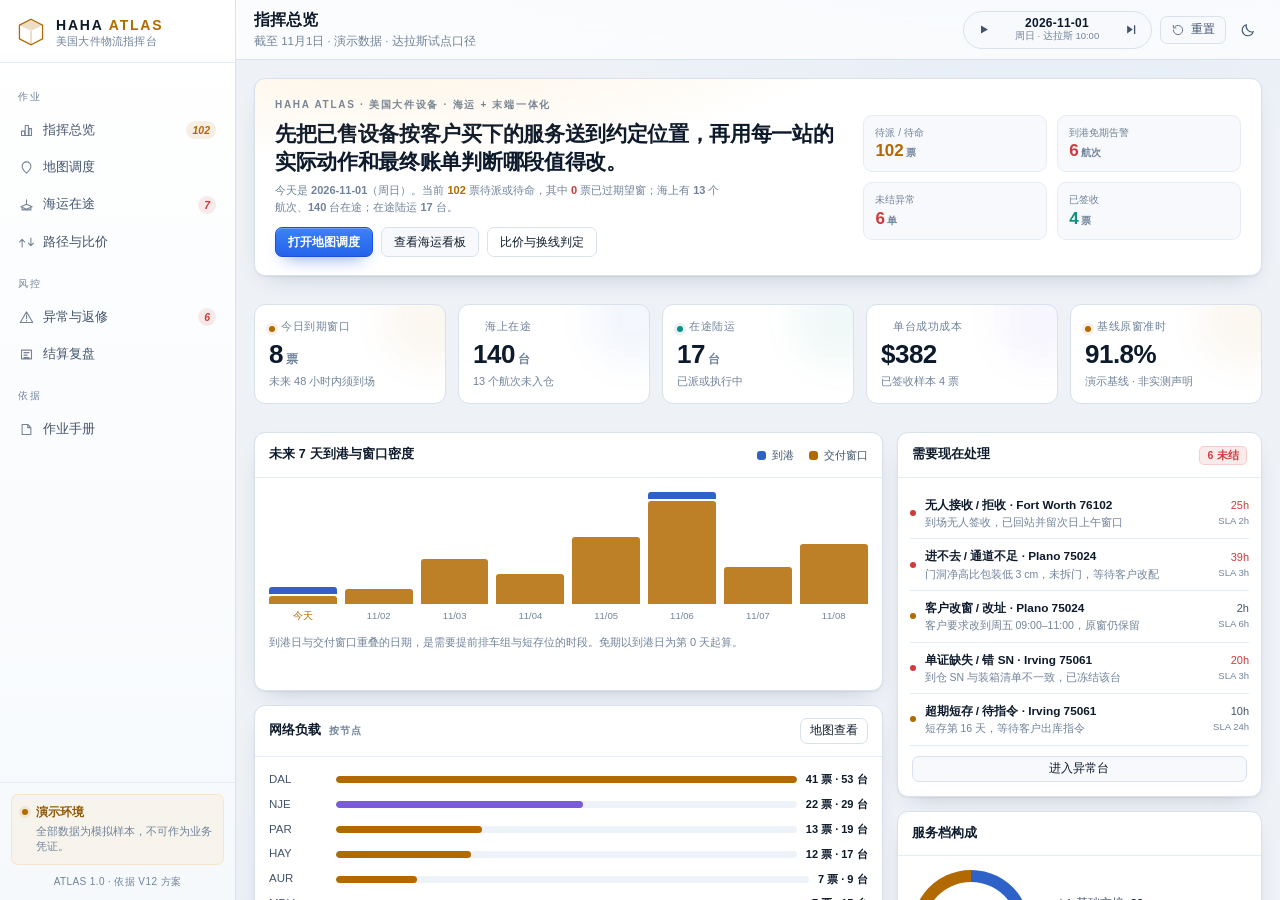
==== commit 4b9c151f: "chore: load Leaflet, light theme by default" ====
--- a/index.html
+++ b/index.html
@@ -1,14 +1,16 @@
 <!doctype html>
-<html lang="zh-CN" data-theme="dark">
+<html lang="zh-CN" data-theme="light">
 <head>
 <meta charset="utf-8">
 <meta name="viewport" content="width=device-width, initial-scale=1, viewport-fit=cover">
-<meta name="color-scheme" content="dark light">
-<meta name="theme-color" content="#070b12">
+<meta name="color-scheme" content="light dark">
+<meta name="theme-color" content="#f4f6f9">
 <meta name="description" content="HAHA ATLAS · 美国大件设备物流指挥台：地图调度、海运在途看板、路径比价、异常与结算。演示数据，非生产系统。">
 <title>HAHA ATLAS · 美国大件物流指挥台</title>
 <link rel="icon" href="./assets/img/favicon.svg" type="image/svg+xml">
+<link rel="stylesheet" href="./assets/vendor/leaflet.css">
 <link rel="stylesheet" href="./assets/css/app.css">
+<link rel="stylesheet" href="./assets/css/map-apple.css">
 </head>
 <body>
 <!-- ── boot veil ─────────────────────────────────────────────────────── -->
@@ -90,7 +92,8 @@
   本指挥台需要启用 JavaScript。请在浏览器设置中允许脚本后刷新页面。
 </div></noscript>
 
-<script src="./assets/geo/geo.js"></script>
+<script src="./assets/vendor/leaflet.js"></script>
+<script src="./assets/geo/us-states.js"></script>
 <script src="./assets/js/core.js"></script>
 <script src="./assets/js/data.js"></script>
 <script src="./assets/js/charts.js"></script>
--- a/assets/vendor/leaflet.css
+++ b/assets/vendor/leaflet.css
@@ -0,0 +1,661 @@
+/* required styles */
+
+.leaflet-pane,
+.leaflet-tile,
+.leaflet-marker-icon,
+.leaflet-marker-shadow,
+.leaflet-tile-container,
+.leaflet-pane > svg,
+.leaflet-pane > canvas,
+.leaflet-zoom-box,
+.leaflet-image-layer,
+.leaflet-layer {
+	position: absolute;
+	left: 0;
+	top: 0;
+	}
+.leaflet-container {
+	overflow: hidden;
+	}
+.leaflet-tile,
+.leaflet-marker-icon,
+.leaflet-marker-shadow {
+	-webkit-user-select: none;
+	   -moz-user-select: none;
+	        user-select: none;
+	  -webkit-user-drag: none;
+	}
+/* Prevents IE11 from highlighting tiles in blue */
+.leaflet-tile::selection {
+	background: transparent;
+}
+/* Safari renders non-retina tile on retina better with this, but Chrome is worse */
+.leaflet-safari .leaflet-tile {
+	image-rendering: -webkit-optimize-contrast;
+	}
+/* hack that prevents hw layers "stretching" when loading new tiles */
+.leaflet-safari .leaflet-tile-container {
+	width: 1600px;
+	height: 1600px;
+	-webkit-transform-origin: 0 0;
+	}
+.leaflet-marker-icon,
+.leaflet-marker-shadow {
+	display: block;
+	}
+/* .leaflet-container svg: reset svg max-width decleration shipped in Joomla! (joomla.org) 3.x */
+/* .leaflet-container img: map is broken in FF if you have max-width: 100% on tiles */
+.leaflet-container .leaflet-overlay-pane svg {
+	max-width: none !important;
+	max-height: none !important;
+	}
+.leaflet-container .leaflet-marker-pane img,
+.leaflet-container .leaflet-shadow-pane img,
+.leaflet-container .leaflet-tile-pane img,
+.leaflet-container img.leaflet-image-layer,
+.leaflet-container .leaflet-tile {
+	max-width: none !important;
+	max-height: none !important;
+	width: auto;
+	padding: 0;
+	}
+
+.leaflet-container img.leaflet-tile {
+	/* See: https://bugs.chromium.org/p/chromium/issues/detail?id=600120 */
+	mix-blend-mode: plus-lighter;
+}
+
+.leaflet-container.leaflet-touch-zoom {
+	-ms-touch-action: pan-x pan-y;
+	touch-action: pan-x pan-y;
+	}
+.leaflet-container.leaflet-touch-drag {
+	-ms-touch-action: pinch-zoom;
+	/* Fallback for FF which doesn't support pinch-zoom */
+	touch-action: none;
+	touch-action: pinch-zoom;
+}
+.leaflet-container.leaflet-touch-drag.leaflet-touch-zoom {
+	-ms-touch-action: none;
+	touch-action: none;
+}
+.leaflet-container {
+	-webkit-tap-highlight-color: transparent;
+}
+.leaflet-container a {
+	-webkit-tap-highlight-color: rgba(51, 181, 229, 0.4);
+}
+.leaflet-tile {
+	filter: inherit;
+	visibility: hidden;
+	}
+.leaflet-tile-loaded {
+	visibility: inherit;
+	}
+.leaflet-zoom-box {
+	width: 0;
+	height: 0;
+	-moz-box-sizing: border-box;
+	     box-sizing: border-box;
+	z-index: 800;
+	}
+/* workaround for https://bugzilla.mozilla.org/show_bug.cgi?id=888319 */
+.leaflet-overlay-pane svg {
+	-moz-user-select: none;
+	}
+
+.leaflet-pane         { z-index: 400; }
+
+.leaflet-tile-pane    { z-index: 200; }
+.leaflet-overlay-pane { z-index: 400; }
+.leaflet-shadow-pane  { z-index: 500; }
+.leaflet-marker-pane  { z-index: 600; }
+.leaflet-tooltip-pane   { z-index: 650; }
+.leaflet-popup-pane   { z-index: 700; }
+
+.leaflet-map-pane canvas { z-index: 100; }
+.leaflet-map-pane svg    { z-index: 200; }
+
+.leaflet-vml-shape {
+	width: 1px;
+	height: 1px;
+	}
+.lvml {
+	behavior: url(#default#VML);
+	display: inline-block;
+	position: absolute;
+	}
+
+
+/* control positioning */
+
+.leaflet-control {
+	position: relative;
+	z-index: 800;
+	pointer-events: visiblePainted; /* IE 9-10 doesn't have auto */
+	pointer-events: auto;
+	}
+.leaflet-top,
+.leaflet-bottom {
+	position: absolute;
+	z-index: 1000;
+	pointer-events: none;
+	}
+.leaflet-top {
+	top: 0;
+	}
+.leaflet-right {
+	right: 0;
+	}
+.leaflet-bottom {
+	bottom: 0;
+	}
+.leaflet-left {
+	left: 0;
+	}
+.leaflet-control {
+	float: left;
+	clear: both;
+	}
+.leaflet-right .leaflet-control {
+	float: right;
+	}
+.leaflet-top .leaflet-control {
+	margin-top: 10px;
+	}
+.leaflet-bottom .leaflet-control {
+	margin-bottom: 10px;
+	}
+.leaflet-left .leaflet-control {
+	margin-left: 10px;
+	}
+.leaflet-right .leaflet-control {
+	margin-right: 10px;
+	}
+
+
+/* zoom and fade animations */
+
+.leaflet-fade-anim .leaflet-popup {
+	opacity: 0;
+	-webkit-transition: opacity 0.2s linear;
+	   -moz-transition: opacity 0.2s linear;
+	        transition: opacity 0.2s linear;
+	}
+.leaflet-fade-anim .leaflet-map-pane .leaflet-popup {
+	opacity: 1;
+	}
+.leaflet-zoom-animated {
+	-webkit-transform-origin: 0 0;
+	    -ms-transform-origin: 0 0;
+	        transform-origin: 0 0;
+	}
+svg.leaflet-zoom-animated {
+	will-change: transform;
+}
+
+.leaflet-zoom-anim .leaflet-zoom-animated {
+	-webkit-transition: -webkit-transform 0.25s cubic-bezier(0,0,0.25,1);
+	   -moz-transition:    -moz-transform 0.25s cubic-bezier(0,0,0.25,1);
+	        transition:         transform 0.25s cubic-bezier(0,0,0.25,1);
+	}
+.leaflet-zoom-anim .leaflet-tile,
+.leaflet-pan-anim .leaflet-tile {
+	-webkit-transition: none;
+	   -moz-transition: none;
+	        transition: none;
+	}
+
+.leaflet-zoom-anim .leaflet-zoom-hide {
+	visibility: hidden;
+	}
+
+
+/* cursors */
+
+.leaflet-interactive {
+	cursor: pointer;
+	}
+.leaflet-grab {
+	cursor: -webkit-grab;
+	cursor:    -moz-grab;
+	cursor:         grab;
+	}
+.leaflet-crosshair,
+.leaflet-crosshair .leaflet-interactive {
+	cursor: crosshair;
+	}
+.leaflet-popup-pane,
+.leaflet-control {
+	cursor: auto;
+	}
+.leaflet-dragging .leaflet-grab,
+.leaflet-dragging .leaflet-grab .leaflet-interactive,
+.leaflet-dragging .leaflet-marker-draggable {
+	cursor: move;
+	cursor: -webkit-grabbing;
+	cursor:    -moz-grabbing;
+	cursor:         grabbing;
+	}
+
+/* marker & overlays interactivity */
+.leaflet-marker-icon,
+.leaflet-marker-shadow,
+.leaflet-image-layer,
+.leaflet-pane > svg path,
+.leaflet-tile-container {
+	pointer-events: none;
+	}
+
+.leaflet-marker-icon.leaflet-interactive,
+.leaflet-image-layer.leaflet-interactive,
+.leaflet-pane > svg path.leaflet-interactive,
+svg.leaflet-image-layer.leaflet-interactive path {
+	pointer-events: visiblePainted; /* IE 9-10 doesn't have auto */
+	pointer-events: auto;
+	}
+
+/* visual tweaks */
+
+.leaflet-container {
+	background: #ddd;
+	outline-offset: 1px;
+	}
+.leaflet-container a {
+	color: #0078A8;
+	}
+.leaflet-zoom-box {
+	border: 2px dotted #38f;
+	background: rgba(255,255,255,0.5);
+	}
+
+
+/* general typography */
+.leaflet-container {
+	font-family: "Helvetica Neue", Arial, Helvetica, sans-serif;
+	font-size: 12px;
+	font-size: 0.75rem;
+	line-height: 1.5;
+	}
+
+
+/* general toolbar styles */
+
+.leaflet-bar {
+	box-shadow: 0 1px 5px rgba(0,0,0,0.65);
+	border-radius: 4px;
+	}
+.leaflet-bar a {
+	background-color: #fff;
+	border-bottom: 1px solid #ccc;
+	width: 26px;
+	height: 26px;
+	line-height: 26px;
+	display: block;
+	text-align: center;
+	text-decoration: none;
+	color: black;
+	}
+.leaflet-bar a,
+.leaflet-control-layers-toggle {
+	background-position: 50% 50%;
+	background-repeat: no-repeat;
+	display: block;
+	}
+.leaflet-bar a:hover,
+.leaflet-bar a:focus {
+	background-color: #f4f4f4;
+	}
+.leaflet-bar a:first-child {
+	border-top-left-radius: 4px;
+	border-top-right-radius: 4px;
+	}
+.leaflet-bar a:last-child {
+	border-bottom-left-radius: 4px;
+	border-bottom-right-radius: 4px;
+	border-bottom: none;
+	}
+.leaflet-bar a.leaflet-disabled {
+	cursor: default;
+	background-color: #f4f4f4;
+	color: #bbb;
+	}
+
+.leaflet-touch .leaflet-bar a {
+	width: 30px;
+	height: 30px;
+	line-height: 30px;
+	}
+.leaflet-touch .leaflet-bar a:first-child {
+	border-top-left-radius: 2px;
+	border-top-right-radius: 2px;
+	}
+.leaflet-touch .leaflet-bar a:last-child {
+	border-bottom-left-radius: 2px;
+	border-bottom-right-radius: 2px;
+	}
+
+/* zoom control */
+
+.leaflet-control-zoom-in,
+.leaflet-control-zoom-out {
+	font: bold 18px 'Lucida Console', Monaco, monospace;
+	text-indent: 1px;
+	}
+
+.leaflet-touch .leaflet-control-zoom-in, .leaflet-touch .leaflet-control-zoom-out  {
+	font-size: 22px;
+	}
+
+
+/* layers control */
+
+.leaflet-control-layers {
+	box-shadow: 0 1px 5px rgba(0,0,0,0.4);
+	background: #fff;
+	border-radius: 5px;
+	}
+.leaflet-control-layers-toggle {
+	background-image: url(images/layers.png);
+	width: 36px;
+	height: 36px;
+	}
+.leaflet-retina .leaflet-control-layers-toggle {
+	background-image: url(images/layers-2x.png);
+	background-size: 26px 26px;
+	}
+.leaflet-touch .leaflet-control-layers-toggle {
+	width: 44px;
+	height: 44px;
+	}
+.leaflet-control-layers .leaflet-control-layers-list,
+.leaflet-control-layers-expanded .leaflet-control-layers-toggle {
+	display: none;
+	}
+.leaflet-control-layers-expanded .leaflet-control-layers-list {
+	display: block;
+	position: relative;
+	}
+.leaflet-control-layers-expanded {
+	padding: 6px 10px 6px 6px;
+	color: #333;
+	background: #fff;
+	}
+.leaflet-control-layers-scrollbar {
+	overflow-y: scroll;
+	overflow-x: hidden;
+	padding-right: 5px;
+	}
+.leaflet-control-layers-selector {
+	margin-top: 2px;
+	position: relative;
+	top: 1px;
+	}
+.leaflet-control-layers label {
+	display: block;
+	font-size: 13px;
+	font-size: 1.08333em;
+	}
+.leaflet-control-layers-separator {
+	height: 0;
+	border-top: 1px solid #ddd;
+	margin: 5px -10px 5px -6px;
+	}
+
+/* Default icon URLs */
+.leaflet-default-icon-path { /* used only in path-guessing heuristic, see L.Icon.Default */
+	background-image: url(images/marker-icon.png);
+	}
+
+
+/* attribution and scale controls */
+
+.leaflet-container .leaflet-control-attribution {
+	background: #fff;
+	background: rgba(255, 255, 255, 0.8);
+	margin: 0;
+	}
+.leaflet-control-attribution,
+.leaflet-control-scale-line {
+	padding: 0 5px;
+	color: #333;
+	line-height: 1.4;
+	}
+.leaflet-control-attribution a {
+	text-decoration: none;
+	}
+.leaflet-control-attribution a:hover,
+.leaflet-control-attribution a:focus {
+	text-decoration: underline;
+	}
+.leaflet-attribution-flag {
+	display: inline !important;
+	vertical-align: baseline !important;
+	width: 1em;
+	height: 0.6669em;
+	}
+.leaflet-left .leaflet-control-scale {
+	margin-left: 5px;
+	}
+.leaflet-bottom .leaflet-control-scale {
+	margin-bottom: 5px;
+	}
+.leaflet-control-scale-line {
+	border: 2px solid #777;
+	border-top: none;
+	line-height: 1.1;
+	padding: 2px 5px 1px;
+	white-space: nowrap;
+	-moz-box-sizing: border-box;
+	     box-sizing: border-box;
+	background: rgba(255, 255, 255, 0.8);
+	text-shadow: 1px 1px #fff;
+	}
+.leaflet-control-scale-line:not(:first-child) {
+	border-top: 2px solid #777;
+	border-bottom: none;
+	margin-top: -2px;
+	}
+.leaflet-control-scale-line:not(:first-child):not(:last-child) {
+	border-bottom: 2px solid #777;
+	}
+
+.leaflet-touch .leaflet-control-attribution,
+.leaflet-touch .leaflet-control-layers,
+.leaflet-touch .leaflet-bar {
+	box-shadow: none;
+	}
+.leaflet-touch .leaflet-control-layers,
+.leaflet-touch .leaflet-bar {
+	border: 2px solid rgba(0,0,0,0.2);
+	background-clip: padding-box;
+	}
+
+
+/* popup */
+
+.leaflet-popup {
+	position: absolute;
+	text-align: center;
+	margin-bottom: 20px;
+	}
+.leaflet-popup-content-wrapper {
+	padding: 1px;
+	text-align: left;
+	border-radius: 12px;
+	}
+.leaflet-popup-content {
+	margin: 13px 24px 13px 20px;
+	line-height: 1.3;
+	font-size: 13px;
+	font-size: 1.08333em;
+	min-height: 1px;
+	}
+.leaflet-popup-content p {
+	margin: 17px 0;
+	margin: 1.3em 0;
+	}
+.leaflet-popup-tip-container {
+	width: 40px;
+	height: 20px;
+	position: absolute;
+	left: 50%;
+	margin-top: -1px;
+	margin-left: -20px;
+	overflow: hidden;
+	pointer-events: none;
+	}
+.leaflet-popup-tip {
+	width: 17px;
+	height: 17px;
+	padding: 1px;
+
+	margin: -10px auto 0;
+	pointer-events: auto;
+
+	-webkit-transform: rotate(45deg);
+	   -moz-transform: rotate(45deg);
+	    -ms-transform: rotate(45deg);
+	        transform: rotate(45deg);
+	}
+.leaflet-popup-content-wrapper,
+.leaflet-popup-tip {
+	background: white;
+	color: #333;
+	box-shadow: 0 3px 14px rgba(0,0,0,0.4);
+	}
+.leaflet-container a.leaflet-popup-close-button {
+	position: absolute;
+	top: 0;
+	right: 0;
+	border: none;
+	text-align: center;
+	width: 24px;
+	height: 24px;
+	font: 16px/24px Tahoma, Verdana, sans-serif;
+	color: #757575;
+	text-decoration: none;
+	background: transparent;
+	}
+.leaflet-container a.leaflet-popup-close-button:hover,
+.leaflet-container a.leaflet-popup-close-button:focus {
+	color: #585858;
+	}
+.leaflet-popup-scrolled {
+	overflow: auto;
+	}
+
+.leaflet-oldie .leaflet-popup-content-wrapper {
+	-ms-zoom: 1;
+	}
+.leaflet-oldie .leaflet-popup-tip {
+	width: 24px;
+	margin: 0 auto;
+
+	-ms-filter: "progid:DXImageTransform.Microsoft.Matrix(M11=0.70710678, M12=0.70710678, M21=-0.70710678, M22=0.70710678)";
+	filter: progid:DXImageTransform.Microsoft.Matrix(M11=0.70710678, M12=0.70710678, M21=-0.70710678, M22=0.70710678);
+	}
+
+.leaflet-oldie .leaflet-control-zoom,
+.leaflet-oldie .leaflet-control-layers,
+.leaflet-oldie .leaflet-popup-content-wrapper,
+.leaflet-oldie .leaflet-popup-tip {
+	border: 1px solid #999;
+	}
+
+
+/* div icon */
+
+.leaflet-div-icon {
+	background: #fff;
+	border: 1px solid #666;
+	}
+
+
+/* Tooltip */
+/* Base styles for the element that has a tooltip */
+.leaflet-tooltip {
+	position: absolute;
+	padding: 6px;
+	background-color: #fff;
+	border: 1px solid #fff;
+	border-radius: 3px;
+	color: #222;
+	white-space: nowrap;
+	-webkit-user-select: none;
+	-moz-user-select: none;
+	-ms-user-select: none;
+	user-select: none;
+	pointer-events: none;
+	box-shadow: 0 1px 3px rgba(0,0,0,0.4);
+	}
+.leaflet-tooltip.leaflet-interactive {
+	cursor: pointer;
+	pointer-events: auto;
+	}
+.leaflet-tooltip-top:before,
+.leaflet-tooltip-bottom:before,
+.leaflet-tooltip-left:before,
+.leaflet-tooltip-right:before {
+	position: absolute;
+	pointer-events: none;
+	border: 6px solid transparent;
+	background: transparent;
+	content: "";
+	}
+
+/* Directions */
+
+.leaflet-tooltip-bottom {
+	margin-top: 6px;
+}
+.leaflet-tooltip-top {
+	margin-top: -6px;
+}
+.leaflet-tooltip-bottom:before,
+.leaflet-tooltip-top:before {
+	left: 50%;
+	margin-left: -6px;
+	}
+.leaflet-tooltip-top:before {
+	bottom: 0;
+	margin-bottom: -12px;
+	border-top-color: #fff;
+	}
+.leaflet-tooltip-bottom:before {
+	top: 0;
+	margin-top: -12px;
+	margin-left: -6px;
+	border-bottom-color: #fff;
+	}
+.leaflet-tooltip-left {
+	margin-left: -6px;
+}
+.leaflet-tooltip-right {
+	margin-left: 6px;
+}
+.leaflet-tooltip-left:before,
+.leaflet-tooltip-right:before {
+	top: 50%;
+	margin-top: -6px;
+	}
+.leaflet-tooltip-left:before {
+	right: 0;
+	margin-right: -12px;
+	border-left-color: #fff;
+	}
+.leaflet-tooltip-right:before {
+	left: 0;
+	margin-left: -12px;
+	border-right-color: #fff;
+	}
+
+/* Printing */
+
+@media print {
+	/* Prevent printers from removing background-images of controls. */
+	.leaflet-control {
+		-webkit-print-color-adjust: exact;
+		print-color-adjust: exact;
+		}
+	}
--- a/assets/css/app.css
+++ b/assets/css/app.css
@@ -120,6 +120,14 @@
   backdrop-filter:blur(10px);
 }
 html[data-theme="light"] .rail{background:linear-gradient(180deg,#fff,#f6f9fc)}
+html[data-theme="light"] .btn--prime{
+  background:linear-gradient(180deg,#3b82f6,#2563eb);border-color:#1d4ed8;color:#fff;
+  box-shadow:0 1px 0 rgba(255,255,255,.28) inset,0 8px 18px -10px rgba(37,99,235,.95);
+}
+html[data-theme="light"] .btn--prime:hover{filter:brightness(1.05)}
+html[data-theme="light"] .nav-item.is-on{background:rgba(37,99,235,.10);color:#1d4ed8}
+html[data-theme="light"] .nav-item.is-on::before{background:#2563eb}
+html[data-theme="light"] .brandmark{color:#1d4ed8}
 .rail-brand{display:flex;align-items:center;gap:10px;padding:17px 16px 15px;border-bottom:1px solid var(--line-soft)}
 .rail-logo{width:30px;height:30px;color:var(--amber);flex:none}
 .rail-brandtxt{display:grid;line-height:1.15;min-width:0}
--- a/assets/css/map-apple.css
+++ b/assets/css/map-apple.css
@@ -0,0 +1,443 @@
+/* ==========================================================================
+   map-apple.css — 地图调度（明亮版 · Leaflet 真实底图）
+   ========================================================================== */
+
+.mv{
+  --mv-blue:#2563eb;
+  --mv-blue-soft:#dbeafe;
+  --mv-green:#16a34a;
+  --mv-orange:#f59e0b;
+  --mv-red:#dc2626;
+  --mv-purple:#8b5cf6;
+  --mv-teal:#0d9488;
+  --mv-ink:#0f172a;
+  --mv-ink-2:#475569;
+  --mv-ink-3:#94a3b8;
+  --mv-line:rgba(15,23,42,.10);
+  --mv-line-soft:rgba(15,23,42,.06);
+  --mv-panel:rgba(255,255,255,.92);
+  --mv-panel-solid:#ffffff;
+  --mv-fill:rgba(15,23,42,.055);
+  --mv-fill-2:rgba(15,23,42,.09);
+  --mv-hover:rgba(15,23,42,.045);
+  --mv-shadow:0 10px 34px -10px rgba(15,23,42,.28), 0 1px 3px rgba(15,23,42,.08);
+  --mv-shadow-sm:0 4px 16px -6px rgba(15,23,42,.22), 0 1px 2px rgba(15,23,42,.06);
+  --mv-spring:cubic-bezier(.34,1.36,.5,1);
+  --mv-ease:cubic-bezier(.32,.72,0,1);
+  position:absolute;inset:0;overflow:hidden;color:var(--mv-ink);
+  font-family:-apple-system,BlinkMacSystemFont,"SF Pro Text","Helvetica Neue","PingFang SC","Microsoft YaHei",sans-serif;
+  background:#eef2f7;
+}
+html[data-theme="dark"] .mv{
+  --mv-ink:#e8eef7; --mv-ink-2:#a9b8cc; --mv-ink-3:#6b7d94;
+  --mv-line:rgba(255,255,255,.12); --mv-line-soft:rgba(255,255,255,.07);
+  --mv-panel:rgba(24,30,42,.88); --mv-panel-solid:#161c26;
+  --mv-fill:rgba(255,255,255,.08); --mv-fill-2:rgba(255,255,255,.14);
+  --mv-hover:rgba(255,255,255,.06);
+  --mv-shadow:0 12px 36px -12px rgba(0,0,0,.65), 0 1px 2px rgba(0,0,0,.4);
+  background:#0b1220;
+}
+
+.mv-canvas{position:absolute;inset:0;background:#eef2f7}
+html[data-theme="dark"] .mv-canvas{background:#0b1220}
+.mv-canvas.is-offline{background:#e8eef6}
+
+/* ── leaflet base ───────────────────────────────────────────────────── */
+.leaflet-container{
+  background:#e9eef5;
+  font-family:inherit;
+  font-size:13px;
+  outline:none;
+}
+html[data-theme="dark"] .leaflet-container{background:#0b1220}
+.leaflet-container a{color:var(--mv-blue)}
+.leaflet-tile{filter:saturate(.92) contrast(1.02)}
+.leaflet-control-attribution{display:none}
+.leaflet-interactive{cursor:pointer;transition:stroke-width .15s var(--mv-ease), r .15s}
+.mv-attrib{
+  position:absolute;right:10px;bottom:6px;z-index:450;pointer-events:auto;
+  font-size:9.5px;color:rgba(15,23,42,.45);background:rgba(255,255,255,.72);
+  padding:1px 6px;border-radius:5px;letter-spacing:.01em;
+}
+html[data-theme="dark"] .mv-attrib{color:rgba(255,255,255,.45);background:rgba(15,23,42,.6)}
+
+/* ── markers ────────────────────────────────────────────────────────── */
+.mv-doticon,.mv-clustericon,.mv-nodeicon,.mv-stopicon,.mv-porticon{background:none;border:0}
+.mv-dotmark{
+  display:block;border-radius:50%;background:var(--c,#2563eb);
+  box-shadow:0 0 0 2px #fff, 0 2px 6px rgba(15,23,42,.35);
+  transition:transform .18s var(--mv-spring), box-shadow .18s;
+}
+.mv-dotmark.is-pulse{animation:mvPulse 2.4s var(--mv-ease) infinite}
+.leaflet-interactive:hover{stroke-width:3}
+.mv-cluster{
+  display:grid;place-items:center;border-radius:50%;
+  background:rgba(37,99,235,.14);color:#1d4ed8;font-weight:700;font-size:12px;
+  box-shadow:0 0 0 2px rgba(37,99,235,.28), 0 2px 8px rgba(37,99,235,.22);
+  transition:transform .18s var(--mv-spring),background .18s;
+}
+.mv-cluster:hover{transform:scale(1.08);background:rgba(37,99,235,.22)}
+html[data-theme="dark"] .mv-cluster{background:rgba(59,130,246,.22);color:#bfdbfe}
+
+.mv-nodeicon{position:relative}
+.mv-nodeglow{
+  position:absolute;left:50%;top:13px;width:13px;height:13px;margin-left:-6.5px;margin-top:-6.5px;
+  border-radius:50%;background:#fff;border:2.5px solid #f59e0b;
+  box-shadow:0 2px 6px rgba(15,23,42,.28);
+}
+.mv-nodeglow.is-stn{border-color:#8b5cf6}
+.mv-nodeglow.is-origin{border-color:#2563eb;background:#2563eb;box-shadow:0 0 0 5px rgba(37,99,235,.16),0 2px 6px rgba(15,23,42,.3)}
+.mv-nodelabel{
+  position:absolute;left:50%;top:22px;transform:translateX(-50%);
+  font-size:10px;font-weight:700;letter-spacing:.02em;color:#0f172a;
+  background:rgba(255,255,255,.94);padding:1px 5px;border-radius:5px;
+  box-shadow:0 1px 3px rgba(15,23,42,.16);white-space:nowrap;
+}
+.mv-nodelabel.is-origin{background:#2563eb;color:#fff;box-shadow:0 2px 8px rgba(37,99,235,.4)}
+html[data-theme="dark"] .mv-nodelabel{background:rgba(22,28,38,.94);color:#e8eef7}
+
+.mv-stopmark2{
+  display:grid;place-items:center;width:26px;height:26px;border-radius:50%;
+  background:#2563eb;color:#fff;font-size:12px;font-weight:800;
+  box-shadow:0 0 0 3px #fff, 0 3px 10px rgba(15,23,42,.35);
+  animation:mvDrop .4s var(--mv-spring) both;
+}
+.mv-stopmark2.is-late{background:#dc2626}
+@keyframes mvDrop{from{transform:translateY(-8px) scale(.5);opacity:0}to{transform:none;opacity:1}}
+@keyframes mvPulse{0%,100%{box-shadow:0 0 0 2px #fff,0 0 0 2px rgba(37,99,235,.5)}50%{box-shadow:0 0 0 2px #fff,0 0 0 8px rgba(37,99,235,0)}}
+
+.mv-legtip{
+  background:#0f172a;color:#fff;border:0;border-radius:6px;padding:1px 6px;
+  font-size:10px;font-weight:700;box-shadow:0 2px 8px rgba(15,23,42,.35);
+  font-variant-numeric:tabular-nums;
+}
+.mv-legtip::before{display:none}
+.mv-legtip.is-late{background:#dc2626}
+
+.mv-portdot{display:block;width:9px;height:9px;border-radius:50%;background:#0ea5e9;box-shadow:0 0 0 2px #fff}
+.mv-portdot.is-origin{background:#0284c7}
+.mv-portlab{
+  position:absolute;left:12px;top:-6px;font-size:9.5px;font-weight:700;color:#0369a1;
+  white-space:nowrap;background:rgba(255,255,255,.86);padding:0 4px;border-radius:4px;
+}
+.mv-portlab i{font-style:normal;font-weight:500;color:#64748b;margin-left:3px;font-size:9px}
+.mv-portlab.is-dest{left:auto;right:12px}
+
+/* ── floating chrome ────────────────────────────────────────────────── */
+.mv-topglass{
+  position:absolute;top:14px;left:50%;transform:translateX(-50%);z-index:600;
+  display:flex;align-items:center;gap:8px;pointer-events:none;
+}
+.mv-topglass > *{pointer-events:auto}
+.mv-seg{
+  display:flex;padding:3px;border-radius:10px;background:var(--mv-panel);
+  -webkit-backdrop-filter:blur(20px) saturate(180%);backdrop-filter:blur(20px) saturate(180%);
+  box-shadow:var(--mv-shadow-sm),0 0 0 1px var(--mv-line);
+}
+.mv-seg button{
+  min-width:50px;height:26px;padding:0 11px;border-radius:7px;border:0;background:transparent;
+  font:inherit;font-size:12px;font-weight:600;color:var(--mv-ink-2);cursor:pointer;
+  transition:background .16s var(--mv-ease),color .16s,box-shadow .16s,transform .1s var(--mv-spring);
+}
+.mv-seg button:hover{color:var(--mv-ink)}
+.mv-seg button:active{transform:scale(.95)}
+.mv-seg button.is-on{background:var(--mv-blue);color:#fff;box-shadow:0 2px 8px -2px rgba(37,99,235,.6)}
+
+.mv-ctl{
+  display:inline-flex;align-items:center;gap:5px;height:32px;padding:0 12px;border-radius:10px;
+  border:0;background:var(--mv-panel);color:var(--mv-ink);font:inherit;font-size:12px;font-weight:600;cursor:pointer;
+  -webkit-backdrop-filter:blur(20px) saturate(180%);backdrop-filter:blur(20px) saturate(180%);
+  box-shadow:var(--mv-shadow-sm),0 0 0 1px var(--mv-line);
+  transition:transform .1s var(--mv-spring),background .16s;
+}
+.mv-ctl:active{transform:scale(.96)}
+.mv-ctl svg{opacity:.6}
+
+/* left list */
+.mv-side{
+  position:absolute;top:14px;left:14px;bottom:14px;width:308px;z-index:600;
+  display:flex;flex-direction:column;min-height:0;border-radius:14px;
+  background:var(--mv-panel);
+  -webkit-backdrop-filter:blur(24px) saturate(180%);backdrop-filter:blur(24px) saturate(180%);
+  box-shadow:var(--mv-shadow),0 0 0 1px var(--mv-line);
+  animation:mvSlideL .42s var(--mv-spring) both;
+}
+@keyframes mvSlideL{from{opacity:0;transform:translateX(-14px)}to{opacity:1;transform:none}}
+.mv-side-h{padding:10px 10px 8px;flex:none;border-bottom:1px solid var(--mv-line-soft)}
+.mv-search{position:relative;display:flex;align-items:center}
+.mv-search svg{position:absolute;left:9px;color:var(--mv-ink-3);pointer-events:none}
+.mv-search input{
+  width:100%;height:34px;padding:0 10px 0 29px;border:0;border-radius:9px;
+  background:var(--mv-fill);color:var(--mv-ink);font:inherit;font-size:12.5px;outline:none;
+  transition:background .16s,box-shadow .16s;
+}
+.mv-search input::placeholder{color:var(--mv-ink-3)}
+.mv-search input:focus{background:var(--mv-panel-solid);box-shadow:0 0 0 3px rgba(37,99,235,.18),0 0 0 1px var(--mv-blue) inset}
+.mv-list{flex:1;overflow-y:auto;padding:4px 6px 10px}
+.mv-group{margin-top:4px}
+.mv-group-h{
+  display:flex;align-items:center;gap:6px;padding:8px 8px 5px;
+  font-size:11px;font-weight:700;color:var(--mv-ink-3);letter-spacing:.03em;text-transform:uppercase;
+}
+.mv-group-h span{font-weight:600;opacity:.8}
+.mv-row{
+  display:flex;align-items:center;gap:9px;width:100%;padding:8px;border:0;border-radius:9px;
+  background:transparent;text-align:left;color:inherit;font:inherit;cursor:pointer;
+  transition:background .12s var(--mv-ease),transform .1s var(--mv-spring);
+  border-left:2px solid transparent;
+}
+.mv-row:hover{background:var(--mv-hover)}
+.mv-row:active{transform:scale(.99)}
+.mv-row.is-sel{background:var(--mv-blue-soft);border-left-color:var(--mv-blue)}
+html[data-theme="dark"] .mv-row.is-sel{background:rgba(59,130,246,.18)}
+.mv-row-dot{flex:none;display:grid;place-items:center;width:12px}
+.mv-dot{width:8px;height:8px;border-radius:50%;display:inline-block;box-shadow:0 0 0 2px rgba(255,255,255,.9)}
+html[data-theme="dark"] .mv-dot{box-shadow:0 0 0 2px rgba(15,23,42,.9)}
+.mv-dot--orange{background:var(--mv-orange)}
+.mv-dot--blue{background:var(--mv-blue)}
+.mv-dot--green{background:var(--mv-green)}
+.mv-dot--red{background:var(--mv-red)}
+.mv-dot--purple{background:var(--mv-purple)}
+.mv-dot--teal{background:var(--mv-teal)}
+.mv-dot--gray{background:var(--mv-ink-3)}
+.mv-row-main{flex:1;min-width:0;display:flex;flex-direction:column;gap:1px}
+.mv-row-t{font-size:13px;font-weight:650;letter-spacing:-.01em;white-space:nowrap;overflow:hidden;text-overflow:ellipsis;color:var(--mv-ink)}
+.mv-row-t i{font-style:normal;font-weight:500;font-size:11px;color:var(--mv-ink-3);margin-left:5px}
+.mv-row-s{font-size:11px;color:var(--mv-ink-3);white-space:nowrap;overflow:hidden;text-overflow:ellipsis}
+.mv-row-end{flex:none;display:flex;align-items:center;gap:4px;font-size:12.5px;font-weight:700;color:var(--mv-ink-2);font-variant-numeric:tabular-nums}
+.mv-row.is-sel .mv-row-end{color:var(--mv-blue)}
+.mv-quick{
+  display:grid;place-items:center;width:22px;height:22px;border-radius:50%;
+  background:var(--mv-blue);color:#fff;opacity:0;transform:scale(.8);
+  transition:opacity .14s var(--mv-ease),transform .16s var(--mv-spring),background .14s;
+  box-shadow:0 2px 6px rgba(37,99,235,.4);
+}
+.mv-row:hover .mv-quick{opacity:1;transform:none}
+.mv-quick:hover{background:#1d4ed8}
+@media (hover:none){.mv-quick{opacity:1;transform:none}}
+.mv-chev{color:var(--mv-ink-3);opacity:.55}
+.mv-inplan{font-size:10px;font-weight:700;color:var(--mv-blue);background:rgba(37,99,235,.12);padding:2px 6px;border-radius:5px}
+.mv-side-f{
+  flex:none;padding:8px 14px;border-top:1px solid var(--mv-line-soft);
+  font-size:11px;color:var(--mv-ink-3);font-variant-numeric:tabular-nums;
+  display:flex;align-items:center;gap:8px;
+}
+
+/* inspector */
+.mv-inspector{
+  position:absolute;top:14px;right:14px;width:344px;max-height:calc(100% - 28px);z-index:600;
+  display:flex;flex-direction:column;min-height:0;border-radius:14px;
+  background:var(--mv-panel);
+  -webkit-backdrop-filter:blur(24px) saturate(180%);backdrop-filter:blur(24px) saturate(180%);
+  box-shadow:var(--mv-shadow),0 0 0 1px var(--mv-line);
+  opacity:0;transform:translateX(18px) scale(.99);pointer-events:none;
+  transition:opacity .22s var(--mv-ease),transform .38s var(--mv-spring);
+}
+.mv-inspector.is-open{opacity:1;transform:none;pointer-events:auto}
+.mv-inspector-inner{display:flex;flex-direction:column;min-height:0;max-height:100%}
+.mv-inspector-inner.is-fresh{animation:mvFadeUp .3s var(--mv-ease) both}
+@keyframes mvFadeUp{from{opacity:0;transform:translateY(6px)}to{opacity:1;transform:none}}
+.mv-insp-h{display:flex;align-items:flex-start;gap:10px;padding:15px 15px 10px;flex:none}
+.mv-insp-title{flex:1;min-width:0}
+.mv-insp-title h2{font-size:19px;font-weight:750;letter-spacing:-.025em;line-height:1.2;margin:0;color:var(--mv-ink)}
+.mv-insp-title p{font-size:11.5px;color:var(--mv-ink-3);margin:3px 0 0}
+.mv-round{
+  flex:none;width:26px;height:26px;border-radius:50%;border:0;display:grid;place-items:center;
+  background:var(--mv-fill);color:var(--mv-ink-2);cursor:pointer;transition:background .14s,transform .1s var(--mv-spring);
+}
+.mv-round:hover{background:var(--mv-fill-2);color:var(--mv-ink)}
+.mv-round:active{transform:scale(.9)}
+.mv-insp-body{overflow-y:auto;padding:0 15px 8px;display:flex;flex-direction:column;gap:13px}
+.mv-tags{display:flex;flex-wrap:wrap;gap:5px}
+.mv-chip{
+  display:inline-flex;align-items:center;gap:4px;height:22px;padding:0 8px;border-radius:6px;
+  background:var(--mv-fill);font-size:11px;font-weight:600;color:var(--mv-ink-2);
+}
+.mv-chip--l1{background:rgba(37,99,235,.12);color:#1d4ed8}
+.mv-chip--l2{background:rgba(13,148,136,.12);color:#0f766e}
+.mv-chip--l3{background:rgba(245,158,11,.16);color:#b45309}
+.mv-chip--l4{background:rgba(139,92,246,.14);color:#6d28d9}
+.mv-chip--l5{background:rgba(22,163,74,.12);color:#15803d}
+.mv-chip--state{background:transparent;box-shadow:0 0 0 1px var(--mv-line) inset}
+html[data-theme="dark"] .mv-chip--l1{color:#93c5fd}
+html[data-theme="dark"] .mv-chip--l2{color:#5eead4}
+html[data-theme="dark"] .mv-chip--l3{color:#fcd34d}
+html[data-theme="dark"] .mv-chip--l4{color:#c4b5fd}
+html[data-theme="dark"] .mv-chip--l5{color:#86efac}
+.mv-rows{display:flex;flex-direction:column;gap:0}
+.mv-kv{display:flex;align-items:baseline;justify-content:space-between;gap:12px;padding:7px 0;border-bottom:1px solid var(--mv-line-soft);font-size:12px}
+.mv-kv:last-child{border-bottom:0}
+.mv-kv span{color:var(--mv-ink-3);flex:none}
+.mv-kv b{font-weight:600;text-align:right;font-variant-numeric:tabular-nums;min-width:0;overflow:hidden;text-overflow:ellipsis;white-space:nowrap;color:var(--mv-ink)}
+.mv-sec{display:flex;flex-direction:column;gap:8px}
+.mv-sec-h{font-size:11px;font-weight:700;color:var(--mv-ink-3);letter-spacing:.04em;text-transform:uppercase}
+.mv-prices{display:grid;grid-template-columns:1fr 1fr;gap:7px}
+.mv-price{
+  position:relative;display:flex;flex-direction:column;gap:1px;padding:9px 10px;border-radius:10px;
+  background:var(--mv-fill);box-shadow:0 0 0 1px transparent;transition:box-shadow .16s,background .16s;
+}
+.mv-price.is-best{background:rgba(37,99,235,.10);box-shadow:0 0 0 1.5px rgba(37,99,235,.45)}
+.mv-price.is-blocked{opacity:.55}
+.mv-price-code{font-size:10px;font-weight:800;color:var(--mv-ink-3);letter-spacing:.08em}
+.mv-price-name{font-size:10.5px;color:var(--mv-ink-3);white-space:nowrap;overflow:hidden;text-overflow:ellipsis}
+.mv-price b{font-size:15.5px;font-weight:750;letter-spacing:-.02em;font-variant-numeric:tabular-nums;color:var(--mv-ink)}
+.mv-price-best{position:absolute;top:8px;right:8px;font-style:normal;font-size:9px;font-weight:800;color:var(--mv-blue)}
+.mv-note{font-size:10.5px;line-height:1.55;color:var(--mv-ink-3);margin:0}
+.mv-warnbox{padding:9px 11px;border-radius:9px;font-size:11px;line-height:1.5;background:rgba(220,38,38,.09);color:#b91c1c;font-weight:500}
+html[data-theme="dark"] .mv-warnbox{color:#fca5a5}
+.mv-bignums{display:grid;grid-template-columns:repeat(3,1fr);gap:7px}
+.mv-bignum{display:flex;flex-direction:column;gap:1px;padding:10px;border-radius:10px;background:var(--mv-fill)}
+.mv-bignum b{font-size:16px;font-weight:750;letter-spacing:-.02em;font-variant-numeric:tabular-nums;color:var(--mv-ink)}
+.mv-bignum b i{font-style:normal;font-size:10px;font-weight:600;color:var(--mv-ink-3);margin-left:2px}
+.mv-bignum span{font-size:10px;color:var(--mv-ink-3)}
+.mv-legs{display:flex;flex-direction:column;gap:2px}
+.mv-leg{display:flex;align-items:center;gap:8px;padding:7px 0;font-size:12px;border-bottom:1px solid var(--mv-line-soft)}
+.mv-leg:last-child{border-bottom:0}
+.mv-leg-n{flex:none;width:19px;height:19px;border-radius:50%;display:grid;place-items:center;background:var(--mv-blue);color:#fff;font-size:10.5px;font-weight:800}
+.mv-leg-main{flex:1;min-width:0;display:flex;flex-direction:column}
+.mv-leg-main b{font-size:12px;font-weight:650;color:var(--mv-ink)}
+.mv-leg-main i{font-style:normal;font-size:10px;color:var(--mv-ink-3)}
+.mv-leg-time{font-variant-numeric:tabular-nums;font-weight:700;font-size:12px;color:var(--mv-ink-2)}
+.mv-pill{font-size:9.5px;font-weight:700;padding:2px 6px;border-radius:5px;background:var(--mv-fill);color:var(--mv-ink-2)}
+.mv-pill--green{background:rgba(22,163,74,.12);color:#15803d}
+.mv-pill--orange{background:rgba(245,158,11,.16);color:#b45309}
+.mv-pill--red{background:rgba(220,38,38,.12);color:#b91c1c}
+html[data-theme="dark"] .mv-pill--green{color:#86efac}
+html[data-theme="dark"] .mv-pill--orange{color:#fcd34d}
+html[data-theme="dark"] .mv-pill--red{color:#fca5a5}
+.mv-save{display:flex;align-items:center;justify-content:space-between;padding:9px 11px;border-radius:10px;background:var(--mv-fill);font-size:12px;color:var(--mv-ink-3);font-weight:600}
+.mv-save b{font-size:17px;font-weight:800;letter-spacing:-.02em;font-variant-numeric:tabular-nums}
+.mv-save.is-up b{color:#15803d}
+.mv-save.is-down b{color:#b91c1c}
+html[data-theme="dark"] .mv-save.is-up b{color:#4ade80}
+html[data-theme="dark"] .mv-save.is-down b{color:#f87171}
+.mv-insp-f{display:flex;gap:8px;padding:11px 15px 15px;flex:none;border-top:1px solid var(--mv-line-soft)}
+.mv-empty,.mv-insp-empty{
+  display:flex;flex-direction:column;align-items:center;justify-content:center;gap:6px;
+  padding:34px 22px;text-align:center;color:var(--mv-ink-3);font-size:11.5px;line-height:1.55;
+}
+.mv-insp-empty{height:100%;padding:70px 30px}
+.mv-insp-empty svg{opacity:.35;margin-bottom:6px}
+.mv-insp-empty b{font-size:13.5px;font-weight:700;color:var(--mv-ink-2)}
+.mv-empty b{font-size:12.5px;font-weight:700;color:var(--mv-ink-2)}
+
+/* buttons */
+.mv-btn{
+  flex:1;height:36px;padding:0 14px;border:0;border-radius:10px;cursor:pointer;
+  background:var(--mv-fill);color:var(--mv-ink);font:inherit;font-size:12.5px;font-weight:650;
+  display:inline-flex;align-items:center;justify-content:center;gap:5px;
+  transition:transform .1s var(--mv-spring),background .14s,filter .14s,box-shadow .14s;
+  white-space:nowrap;
+}
+.mv-btn:hover{background:var(--mv-fill-2)}
+.mv-btn:active{transform:scale(.97)}
+.mv-btn--primary{background:var(--mv-blue);color:#fff;box-shadow:0 6px 16px -8px rgba(37,99,235,.9)}
+.mv-btn--primary:hover{background:#1d4ed8}
+.mv-btn--warn{background:rgba(245,158,11,.16);color:#b45309}
+html[data-theme="dark"] .mv-btn--warn{color:#fcd34d}
+.mv-btn--sm{height:32px;flex:none;padding:0 12px;font-size:12px}
+
+/* plan bar */
+.mv-planbar{
+  position:absolute;left:50%;bottom:16px;transform:translate(-50%,150%);z-index:620;
+  width:min(700px,calc(100% - 760px));min-width:400px;
+  border-radius:14px;background:var(--mv-panel);
+  -webkit-backdrop-filter:blur(24px) saturate(180%);backdrop-filter:blur(24px) saturate(180%);
+  box-shadow:var(--mv-shadow),0 0 0 1px var(--mv-line);
+  opacity:0;pointer-events:none;
+  transition:transform .42s var(--mv-spring),opacity .22s var(--mv-ease);
+}
+.mv-planbar.is-open{transform:translate(-50%,0);opacity:1;pointer-events:auto}
+.mv-planbar-in{display:flex;align-items:center;gap:12px;padding:10px 12px}
+.mv-stops{display:flex;align-items:center;gap:6px;flex:1;min-width:0;overflow-x:auto;scrollbar-width:none}
+.mv-stops::-webkit-scrollbar{display:none}
+.mv-stop{
+  position:relative;display:flex;align-items:center;gap:6px;height:36px;padding:0 9px 0 6px;
+  border:0;border-radius:10px;background:var(--mv-fill);color:inherit;font:inherit;cursor:pointer;
+  white-space:nowrap;animation:mvChipIn .34s var(--mv-spring) both;transition:background .14s;
+}
+.mv-stop:hover{background:var(--mv-fill-2)}
+@keyframes mvChipIn{from{opacity:0;transform:scale(.86) translateY(4px)}to{opacity:1;transform:none}}
+.mv-stop-n{width:20px;height:20px;border-radius:50%;display:grid;place-items:center;flex:none;background:var(--mv-blue);color:#fff;font-size:10.5px;font-weight:800}
+.mv-stop-t{display:flex;flex-direction:column;font-size:11.5px;font-weight:650;line-height:1.2;text-align:left;color:var(--mv-ink)}
+.mv-stop-t i{font-style:normal;font-size:9.5px;font-weight:600;color:var(--mv-ink-3);font-variant-numeric:tabular-nums}
+.mv-stop-x{display:grid;place-items:center;width:16px;height:16px;border-radius:50%;color:var(--mv-ink-3);margin-left:1px}
+.mv-stop-x:hover{background:var(--mv-fill-2);color:var(--mv-ink)}
+.mv-stop-add{font-size:11px;color:var(--mv-ink-3);white-space:nowrap;padding-left:2px;font-weight:500}
+.mv-planbar-mid{display:flex;flex-direction:column;line-height:1.2;flex:none}
+.mv-planbar-mid b{font-size:16.5px;font-weight:800;letter-spacing:-.02em;font-variant-numeric:tabular-nums;color:var(--mv-ink)}
+.mv-planbar-mid span{font-size:10.5px;color:var(--mv-ink-3);font-variant-numeric:tabular-nums;white-space:nowrap}
+.mv-planbar-actions{display:flex;gap:6px;flex:none}
+
+/* zoom */
+.mv-zoom{
+  position:absolute;right:14px;bottom:14px;z-index:600;display:flex;flex-direction:column;
+  border-radius:10px;background:var(--mv-panel);overflow:hidden;
+  -webkit-backdrop-filter:blur(20px) saturate(180%);backdrop-filter:blur(20px) saturate(180%);
+  box-shadow:var(--mv-shadow-sm),0 0 0 1px var(--mv-line);
+}
+.mv-zoom button{
+  width:34px;height:33px;display:grid;place-items:center;border:0;background:transparent;color:var(--mv-ink);
+  cursor:pointer;transition:background .12s,transform .1s var(--mv-spring);
+}
+.mv-zoom button:hover{background:var(--mv-hover)}
+.mv-zoom button:active{transform:scale(.92)}
+.mv-zoom-div{height:1px;background:var(--mv-line-soft);margin:0 6px}
+.mv-home{
+  position:absolute;right:14px;bottom:98px;z-index:600;width:34px;height:34px;border:0;border-radius:10px;
+  display:grid;place-items:center;cursor:pointer;color:var(--mv-ink);background:var(--mv-panel);
+  -webkit-backdrop-filter:blur(20px) saturate(180%);backdrop-filter:blur(20px) saturate(180%);
+  box-shadow:var(--mv-shadow-sm),0 0 0 1px var(--mv-line);
+  transition:transform .1s var(--mv-spring),background .14s;
+}
+.mv-home:hover{background:var(--mv-hover)}
+.mv-home:active{transform:scale(.92)}
+
+/* popover */
+.mv-popover{
+  position:absolute;top:56px;left:50%;transform:translateX(-50%);z-index:640;width:216px;padding:7px;
+  border-radius:12px;background:var(--mv-panel-solid);
+  box-shadow:var(--mv-shadow),0 0 0 1px var(--mv-line);
+  animation:mvPop .2s var(--mv-spring) both;
+}
+@keyframes mvPop{from{opacity:0;transform:translateX(-50%) scale(.95)}to{opacity:1;transform:translateX(-50%) scale(1)}}
+.mv-pop-h{font-size:10.5px;font-weight:700;color:var(--mv-ink-3);padding:4px 8px 6px;letter-spacing:.05em;text-transform:uppercase}
+.mv-pop-row{
+  display:flex;align-items:center;justify-content:space-between;width:100%;height:32px;padding:0 8px;
+  border:0;border-radius:7px;background:transparent;color:var(--mv-ink);font:inherit;font-size:12px;cursor:pointer;
+  transition:background .12s;font-weight:500;
+}
+.mv-pop-row:hover{background:var(--mv-hover)}
+.mv-switch{position:relative;width:34px;height:20px;border-radius:99px;background:rgba(15,23,42,.18);transition:background .18s var(--mv-ease)}
+.mv-switch::after{content:"";position:absolute;top:2px;left:2px;width:16px;height:16px;border-radius:50%;background:#fff;box-shadow:0 1px 3px rgba(15,23,42,.35);transition:transform .2s var(--mv-spring)}
+.mv-switch.is-on{background:#34c759}
+.mv-switch.is-on::after{transform:translateX(14px)}
+.mv-check{position:relative;width:16px;height:16px;border-radius:50%;box-shadow:0 0 0 1.5px var(--mv-ink-3) inset}
+.mv-check.is-on{background:var(--mv-blue);box-shadow:none}
+.mv-check.is-on::after{content:"";position:absolute;inset:4px;border-radius:50%;background:#fff}
+.mv-pop-div{height:1px;background:var(--mv-line-soft);margin:5px 4px}
+.mv-pop-legend{display:grid;grid-template-columns:1fr 1fr;gap:6px;padding:4px 8px 6px;font-size:10.5px;color:var(--mv-ink-3)}
+.mv-pop-legend span{display:flex;align-items:center;gap:5px}
+
+/* ── responsive ─────────────────────────────────────────────────────── */
+@media (max-width:1280px){
+  .mv-side{width:272px}
+  .mv-inspector{width:320px}
+  .mv-planbar{width:min(620px,calc(100% - 660px));min-width:340px}
+}
+@media (max-width:1080px){
+  .mv-side{width:248px}
+  .mv-inspector{width:300px}
+  .mv-planbar{left:14px;right:14px;width:auto;min-width:0;transform:translate(0,150%)}
+  .mv-planbar.is-open{transform:none}
+  .mv-topglass{left:auto;right:14px;transform:none}
+  .mv-zoom{bottom:auto;top:60px;right:14px}
+  .mv-home{top:104px;bottom:auto}
+}
+@media (max-width:860px){
+  .mv-side{width:calc(100% - 24px);bottom:auto;max-height:38%;left:12px;top:12px}
+  .mv-inspector{width:calc(100% - 24px);top:auto;bottom:12px;left:12px;right:12px;max-height:60%}
+  .mv-topglass{top:auto;bottom:12px;right:12px}
+  .mv-planbar-mid{display:none}
+  .mv-attrib{display:none}
+}
